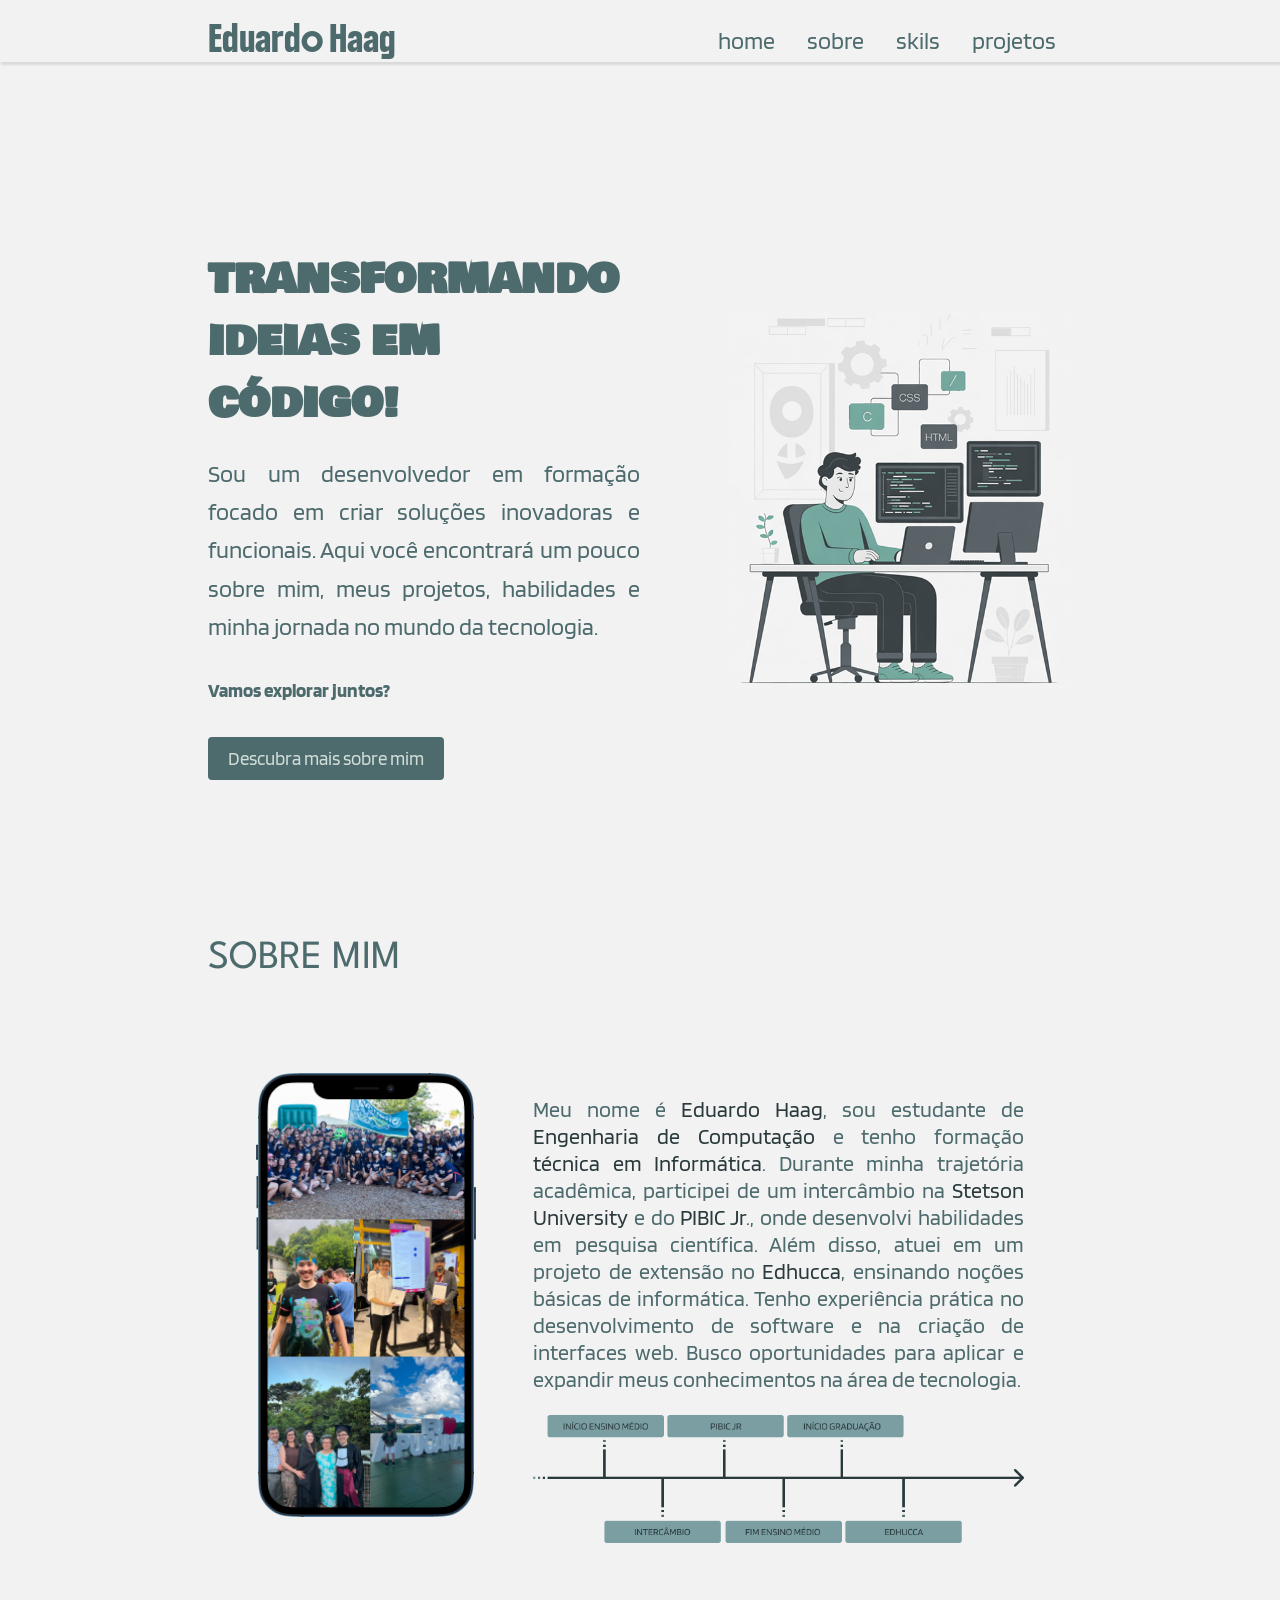
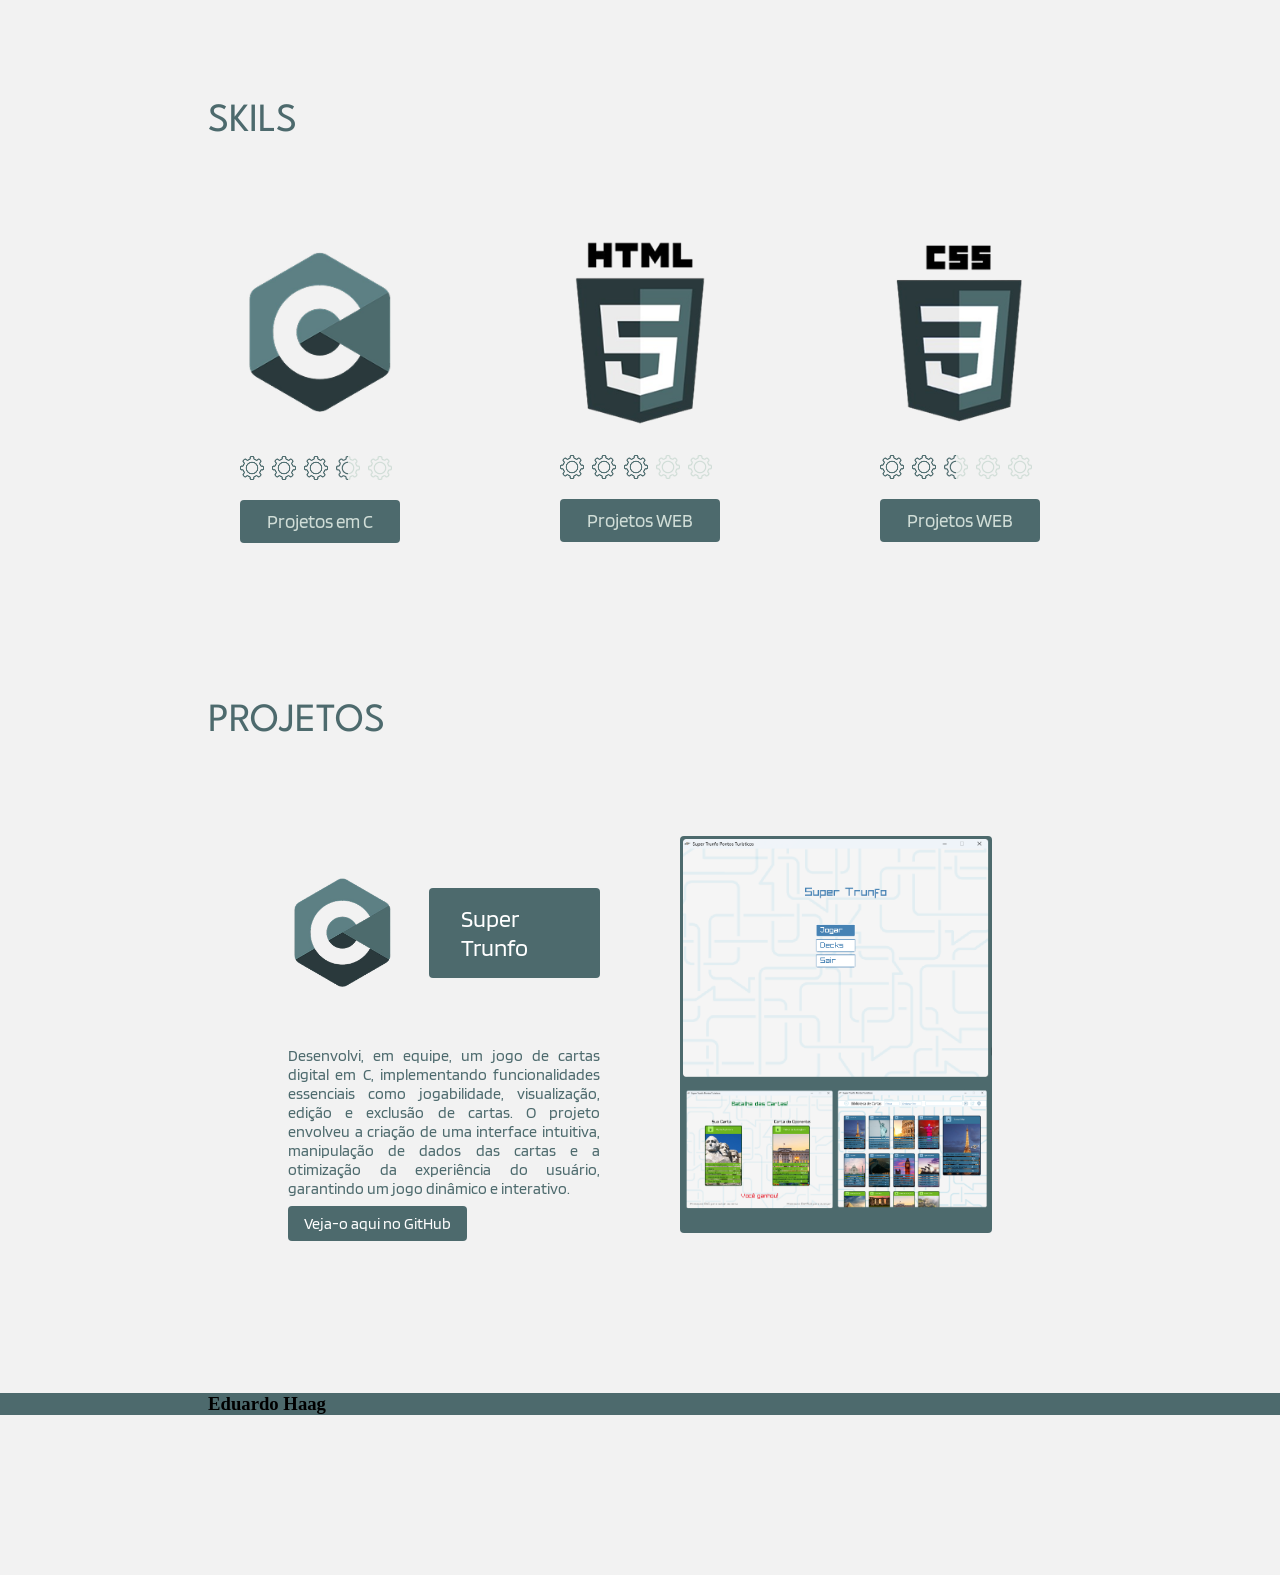
==== index.html @ 79940cb7 "fix" ====
<!DOCTYPE html>
<html lang="pt-br">

<head>
    <title>Eduardo Haag</title>
    <meta charset="utf-8">
    <link rel="stylesheet" href="./css/style.css">
    <link rel="preconnect" href="https://fonts.googleapis.com">
    <link rel="preconnect" href="https://fonts.gstatic.com" crossorigin>
    <link href="https://fonts.googleapis.com/css2?family=Boldonse&display=swap" rel="stylesheet">
    <link href="https://fonts.googleapis.com/css2?family=Blinker:wght@100;200;300;400;600;700;800;900&display=swap" rel="stylesheet">
    <link href="https://fonts.googleapis.com/css2?family=Bowlby+One+SC&display=swap" rel="stylesheet">
    <link href="https://fonts.googleapis.com/css2?family=League+Spartan:wght@500&display=swap" rel="stylesheet">
</head>

<body>
    <header>
        <div id="cabecalho">
            <div>
                <h1>Eduardo Haag</h1>
                <h2>Estudante de engenharia da Computação</h2>
            </div>
            <ul>
                <li><a href="./index.html">home</a></li>
                <li><a href="#sobremim">sobre</a></li>
                <li><a href="#skils">skils</a></li>
                <li><a href="#projetos">projetos</a></li>
            </ul>
        </div>
    </header>
        <div id="introducao">
            
            <main>
                <div class="texto">
                    <h1>TRANSFORMANDO IDEIAS EM CÓDIGO!</h1> 
                    <h2>Sou um desenvolvedor em formação focado em criar soluções inovadoras e funcionais. Aqui você encontrará um pouco sobre mim, meus projetos, habilidades e minha jornada no mundo da tecnologia.</h2>
                    <h3>Vamos explorar juntos?</h3>
                    <a href="./aboutme.html">Descubra mais sobre mim</a>
                </div>
                <img src="./img/homeimg.png" alt="programador">
            </main>
        </div>
        <div id="sobremim">
            <h1>SOBRE MIM</h1>
            <div class="sobreMimConteudo">
                <img src="./img/phonephotos.png" id="fotoCelular" alt="">
                <div class="itensRight">
                    <p>Meu nome é <span>Eduardo Haag</span>, sou estudante de <span>Engenharia de Computação</span> e tenho formação <span>técnica em Informática</span>. Durante minha trajetória acadêmica, participei de um intercâmbio na <span>Stetson University</span> e do <span>PIBIC Jr</span>., onde desenvolvi habilidades em pesquisa científica. Além disso, atuei em um projeto de extensão no <span>Edhucca</span>, ensinando noções básicas de informática. Tenho experiência prática no desenvolvimento de software e na criação de interfaces web. Busco oportunidades para aplicar e expandir meus conhecimentos na área de tecnologia.</p>
                    <img src="./img/linhadotempo.png" id="linhadotempo" alt="">
                </div>
            </div>
        </div>
        <div id="skils">
            <h1>SKILS</h1>
            <div id="skilsconteudo">
                <ul id="listaprincipal">
                    <li>
                        <img src="./img/C.png" class="imgDecorativa" id="imgC" alt="">
                        <ul id="listasecundaria">
                        <li><img src="./img/EngrenagemCompleta.png" class="engrenagem" alt="Engrenagem Completa"></li>
                        <li><img src="./img/EngrenagemCompleta.png" class="engrenagem" alt="Engrenagem Completa"></li>
                        <li><img src="./img/EngrenagemCompleta.png" class="engrenagem" alt="Engrenagem Completa"></li>
                        <li><img src="./img/EngrenagemParcial.png" class="engrenagem" alt="Engrenagem Parcial"></li>
                        <li><img src="./img/EngrenagemVazia.png" class="engrenagem" alt="Engrenagem Vazia"></li>
                        </ul>
                        <a href="">Projetos em C</a>
                    </li>
                    <li>
                        <img src="./img/HTML.png" class="imgDecorativa" alt="">
                        <ul id="listasecundaria">
                            <li><img src="./img/EngrenagemCompleta.png" class="engrenagem" alt="Engrenagem Completa"></li>
                            <li><img src="./img/EngrenagemCompleta.png" class="engrenagem" alt="Engrenagem Completa"></li>
                            <li><img src="./img/EngrenagemCompleta.png" class="engrenagem" alt="Engrenagem Completa"></li>
                            <li><img src="./img/EngrenagemVazia.png" class="engrenagem" alt="Engrenagem Vazia"></li>
                            <li><img src="./img/EngrenagemVazia.png" class="engrenagem" alt="Engrenagem Vazia"></li>
                            </ul>
                        <a href="">Projetos WEB</a>
                    </li>
                    <li>
                        <img src="./img/CSS.png" class="imgDecorativa" alt="">
                        <ul id="listasecundaria">
                            <li><img src="./img/EngrenagemCompleta.png" class="engrenagem" alt="Engrenagem Completa"></li>
                            <li><img src="./img/EngrenagemCompleta.png" class="engrenagem" alt="Engrenagem Completa"></li>
                            <li><img src="./img/EngrenagemParcial.png" class="engrenagem" alt="Engrenagem Parcial"></li>
                            <li><img src="./img/EngrenagemVazia.png" class="engrenagem" alt="Engrenagem Vazia"></li>
                            <li><img src="./img/EngrenagemVazia.png" class="engrenagem" alt="Engrenagem Vazia"></li>
                            </ul>
                        <a href="">Projetos WEB</a>
                    </li>
                </ul>
            </div>
        </div>
        <div id="projetos">
            <h1>PROJETOS</h1>
            <div id="projetosConteudo">
                    <div id="InformacaoSuperTrunfo">
                        <div id="InformacaoSuperTrunfoTitulo">
                            <img src="./img/C.png" alt="linguagem de programção C">
                            <h2>Super Trunfo</h2>
                        </div>
                        <div>
                            <p>Desenvolvi, em equipe, um jogo de cartas digital em C, implementando funcionalidades essenciais como jogabilidade, visualização, edição e exclusão de cartas. O projeto envolveu a criação de uma interface intuitiva, manipulação de dados das cartas e a otimização da experiência do usuário, garantindo um jogo dinâmico e interativo.</p>
                            <a href="https://github.com/EduardoHaagP/supertrunfo">Veja-o aqui no GitHub</a>
                        </div>
                    </div>
                    <div class="galeria">
                        <div class="imgEvidente" id="containerImgEvidente">
                            <img id="ImagemEvidente" src="./img/Super Trunfo prints/Menu.png" alt="Imagem Menu" >
                        </div>
                        <div class="imgSuporte">
                            <img src="./img/Super Trunfo prints/JogarResultado.png" alt="Imagem Jogar" class="imagemSuporte">
                            <img src="./img/Super Trunfo prints/BibliotecaDeCartasCartaSelecionarda.png" alt="Imagem Biblioteca De Cartas" class="imagemSuporte">
                        </div>
                    </div>
            </div>

        </div>
        <footer>
            <div id="footerConteudo">
                <h3>Eduardo Haag</h3>
                
            </div>
        </footer>

        <script src="./js/main.js"></script>
</body>

</html>
---- css/style.css ----
@import url(./universal.css);

@import url(./body/header.css);
@import url(./body/introducao.css);
@import url(./body/aboutMe.css);
@import url(./body/skils.css);
@import url(./body/footer.css);
@import url(./body/projetos.css);
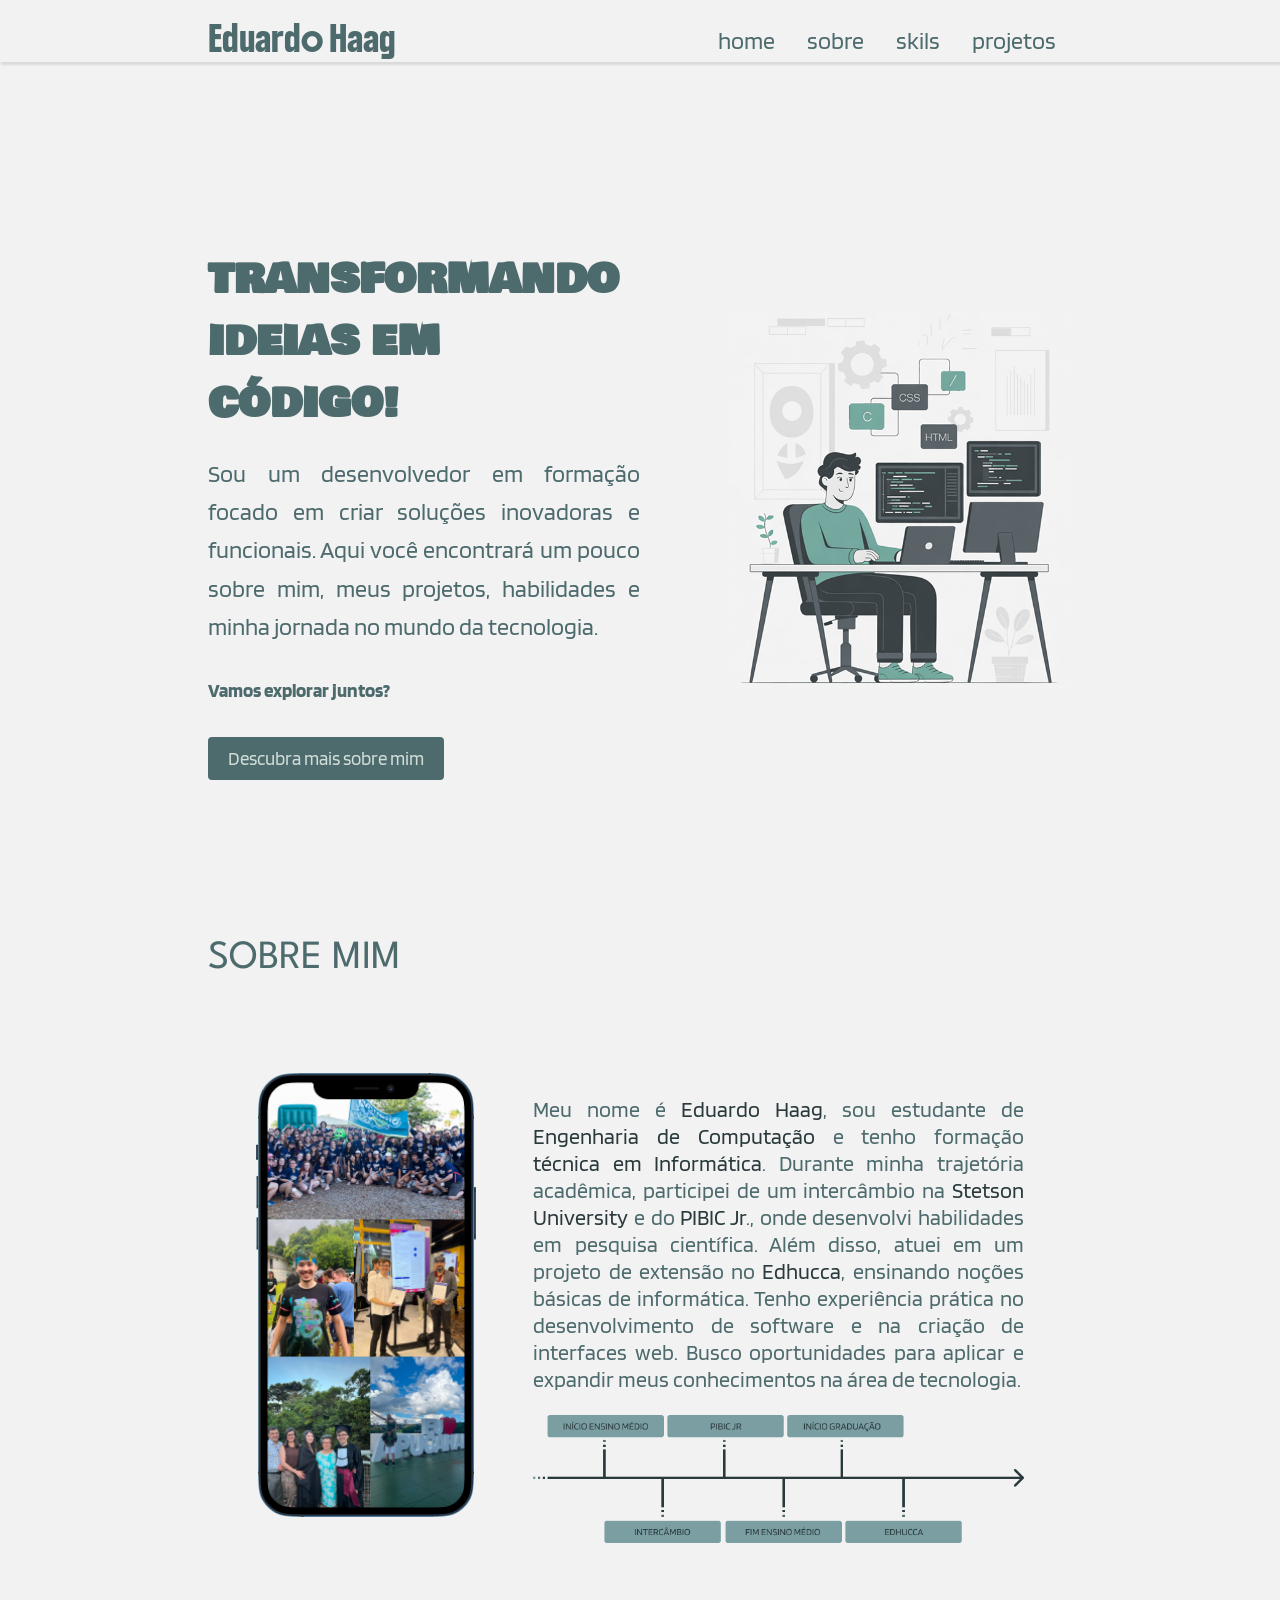
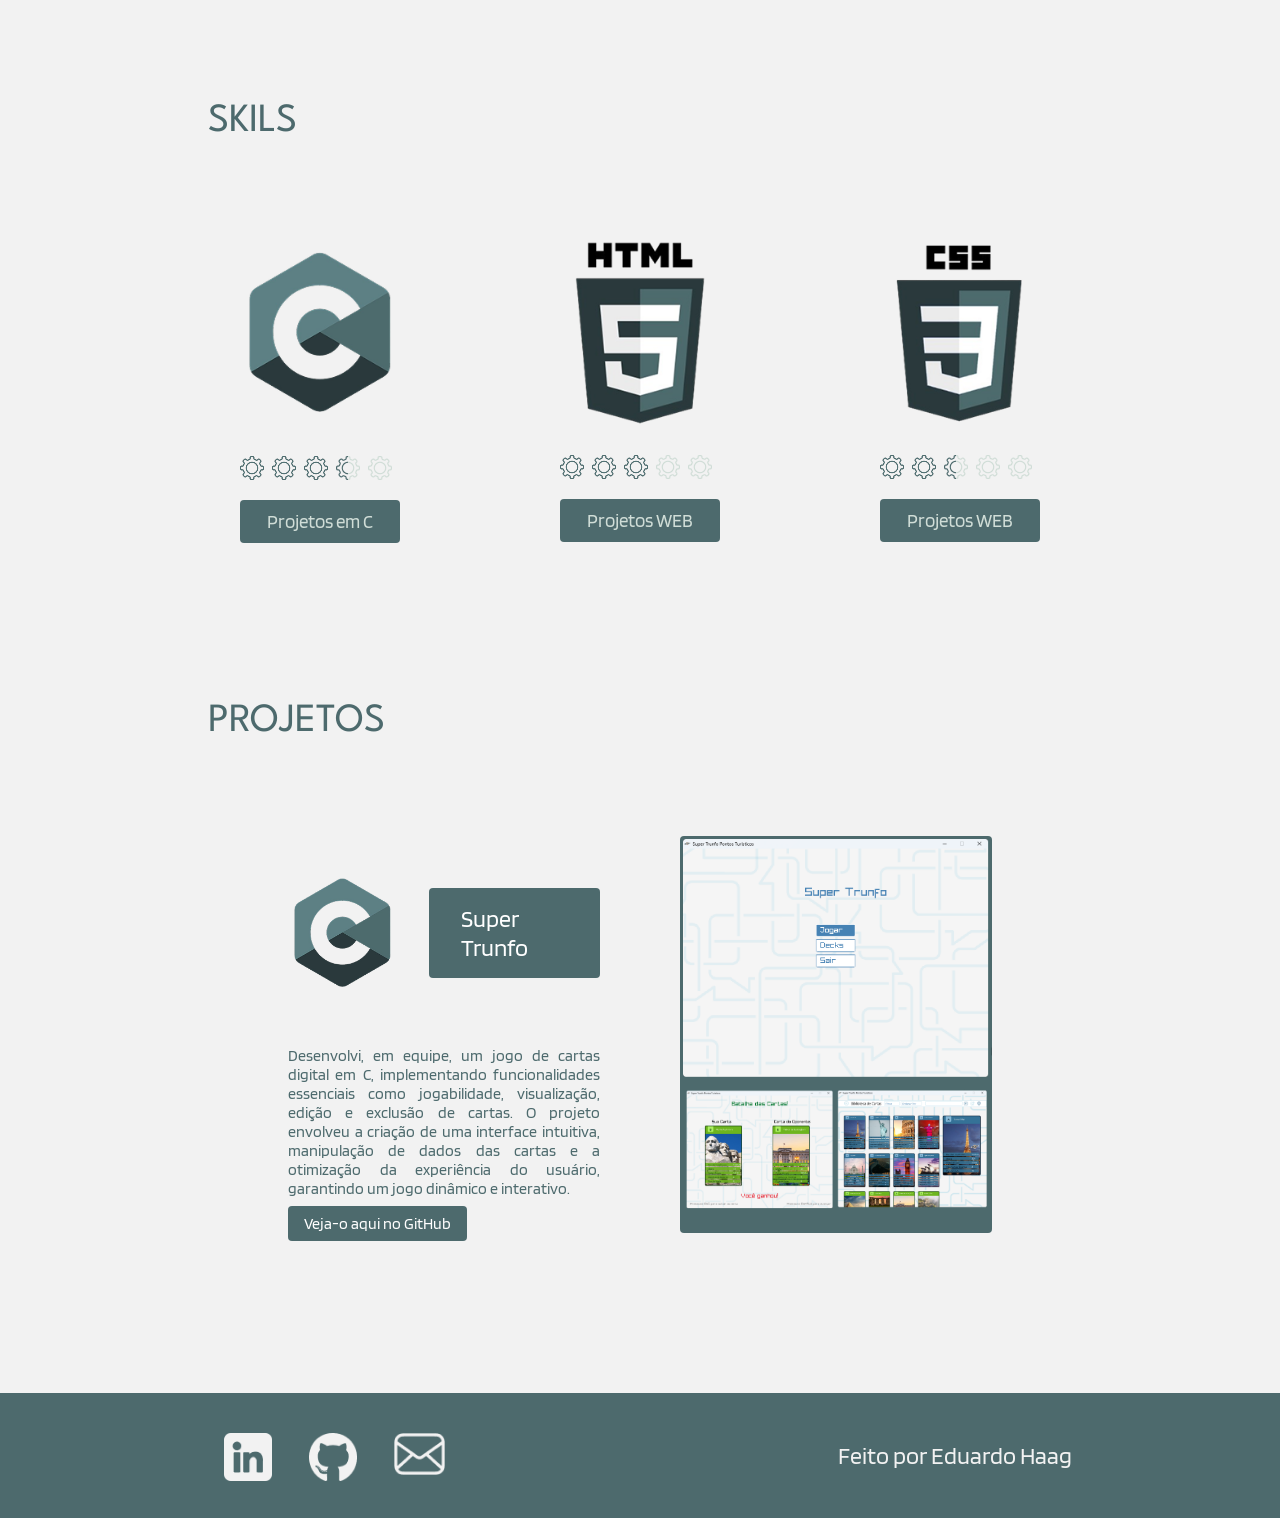
==== commit 64bb2f22: "footer done" ====
--- a/index.html
+++ b/index.html
@@ -117,8 +117,22 @@
         </div>
         <footer>
             <div id="footerConteudo">
-                <h3>Eduardo Haag</h3>
-                
+                <div id="icons">
+                    <ul>
+                        <li>
+                            <a href="www.linkedin.com/in/eduardohaag"><img src="./img/LinkedIn.png" alt=""></a>
+                        </li>
+                        <li>
+                            <a href="https://github.com/EduardoHaagP"><img src="./img/GitHub.png" alt=""></a>
+                        </li>
+                        <li>
+                            <a href="mailto:haagp001@gmail.com"><img src="./img/Mail.png" alt=""></a>
+                        </li>
+                    </ul>
+                </div>
+                <div>
+                    <h3>Feito por Eduardo Haag</h3>
+                </div>
             </div>
         </footer>
 
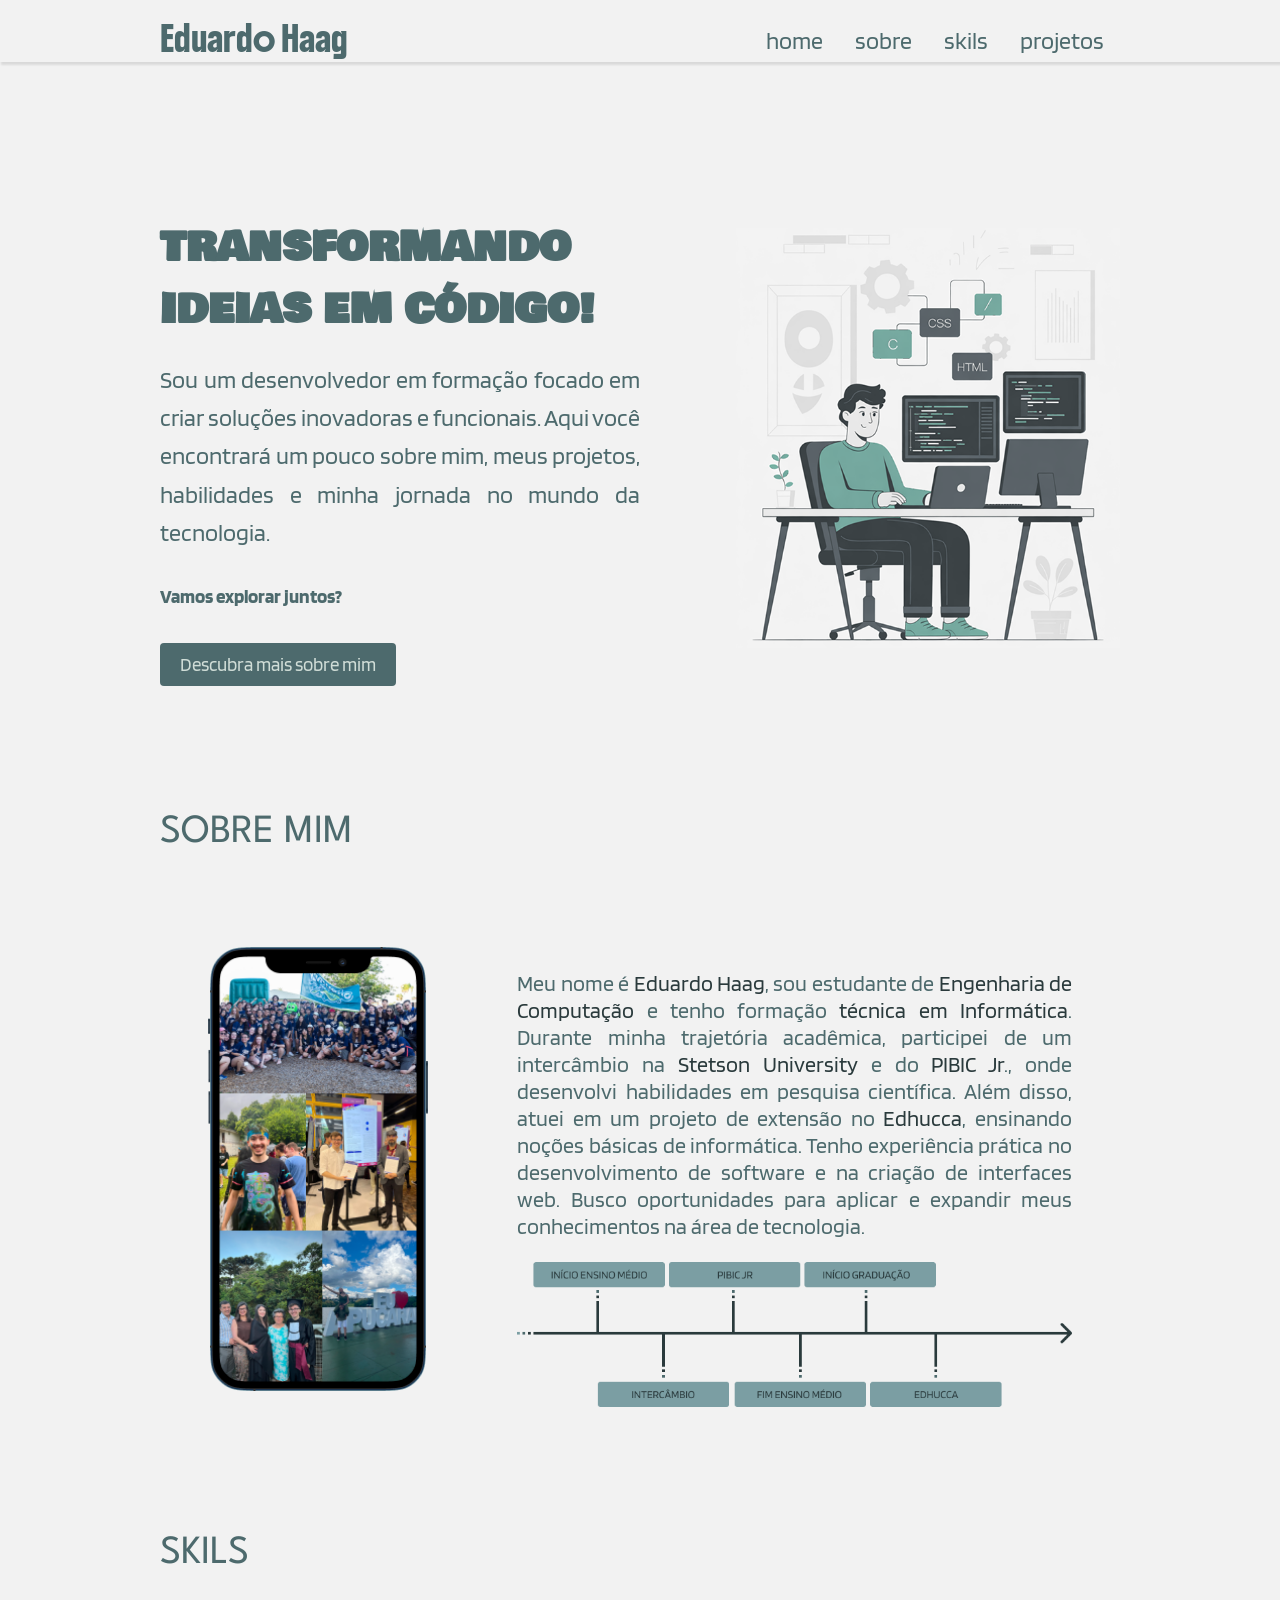
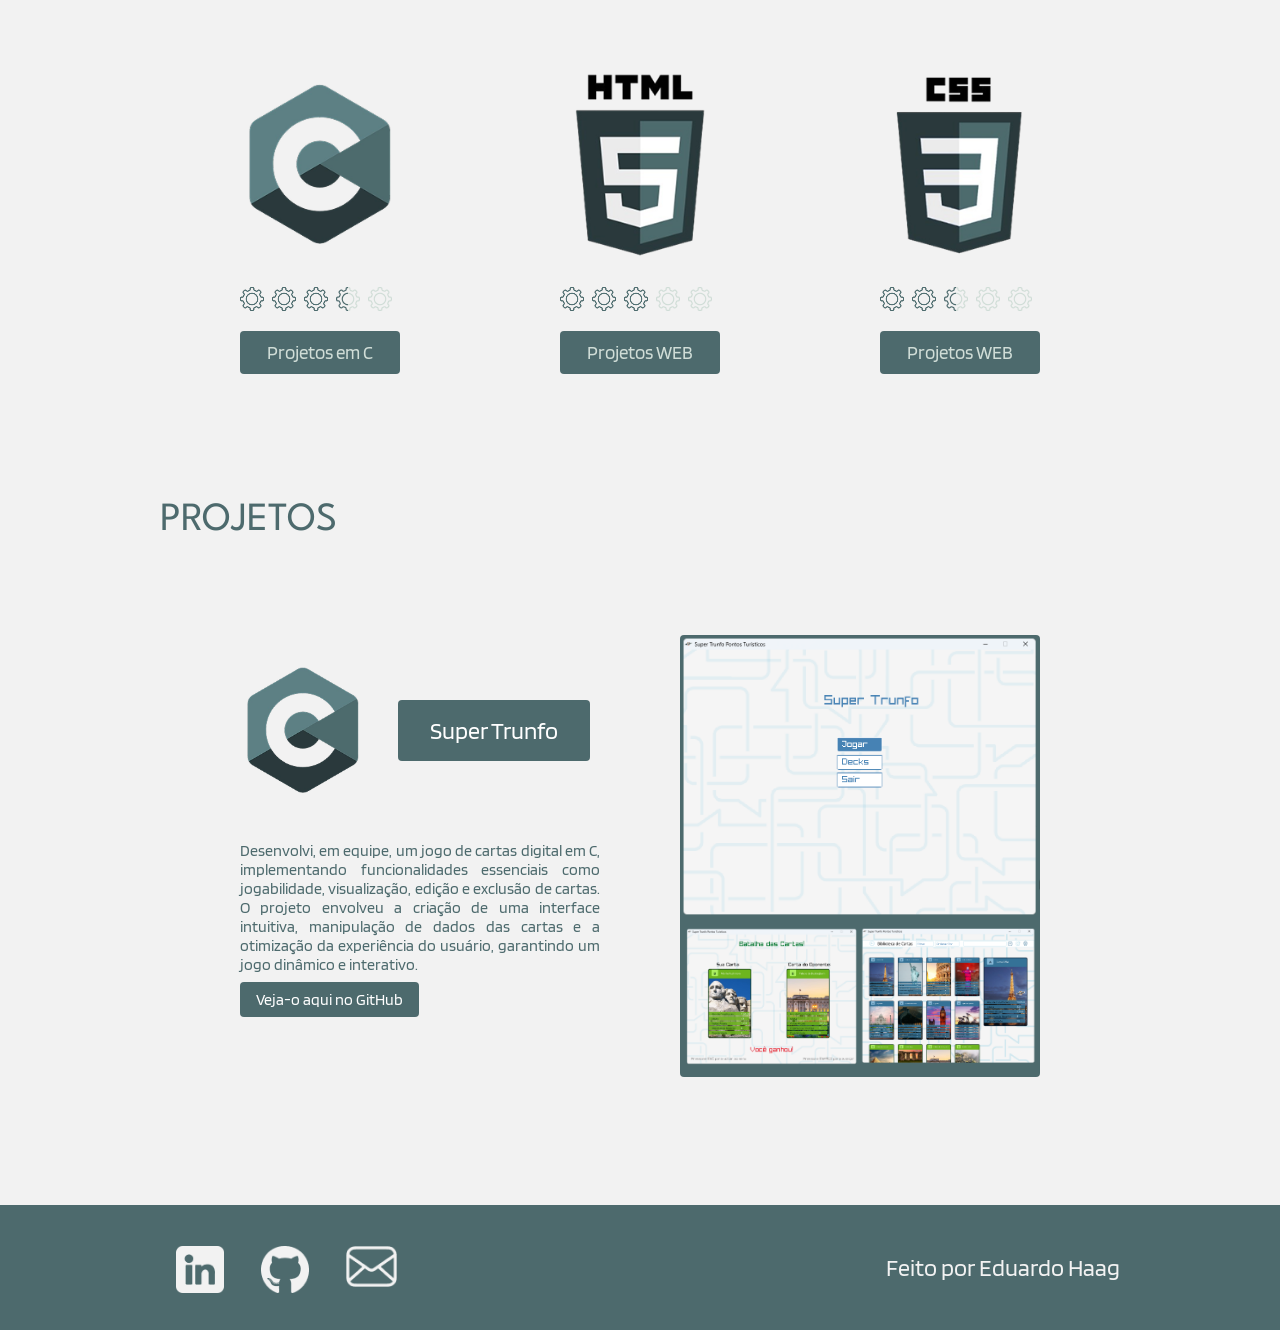
==== commit 7432f8fc: "fix" ====
--- a/index.html
+++ b/index.html
@@ -43,7 +43,7 @@
         <div id="sobremim">
             <h1>SOBRE MIM</h1>
             <div class="sobreMimConteudo">
-                <img src="./img/phonephotos.png" id="fotoCelular" alt="">
+                <img  src="./img/phonephotos.png" id="fotoCelular" alt="">
                 <div class="itensRight">
                     <p>Meu nome é <span>Eduardo Haag</span>, sou estudante de <span>Engenharia de Computação</span> e tenho formação <span>técnica em Informática</span>. Durante minha trajetória acadêmica, participei de um intercâmbio na <span>Stetson University</span> e do <span>PIBIC Jr</span>., onde desenvolvi habilidades em pesquisa científica. Além disso, atuei em um projeto de extensão no <span>Edhucca</span>, ensinando noções básicas de informática. Tenho experiência prática no desenvolvimento de software e na criação de interfaces web. Busco oportunidades para aplicar e expandir meus conhecimentos na área de tecnologia.</p>
                     <img src="./img/linhadotempo.png" id="linhadotempo" alt="">
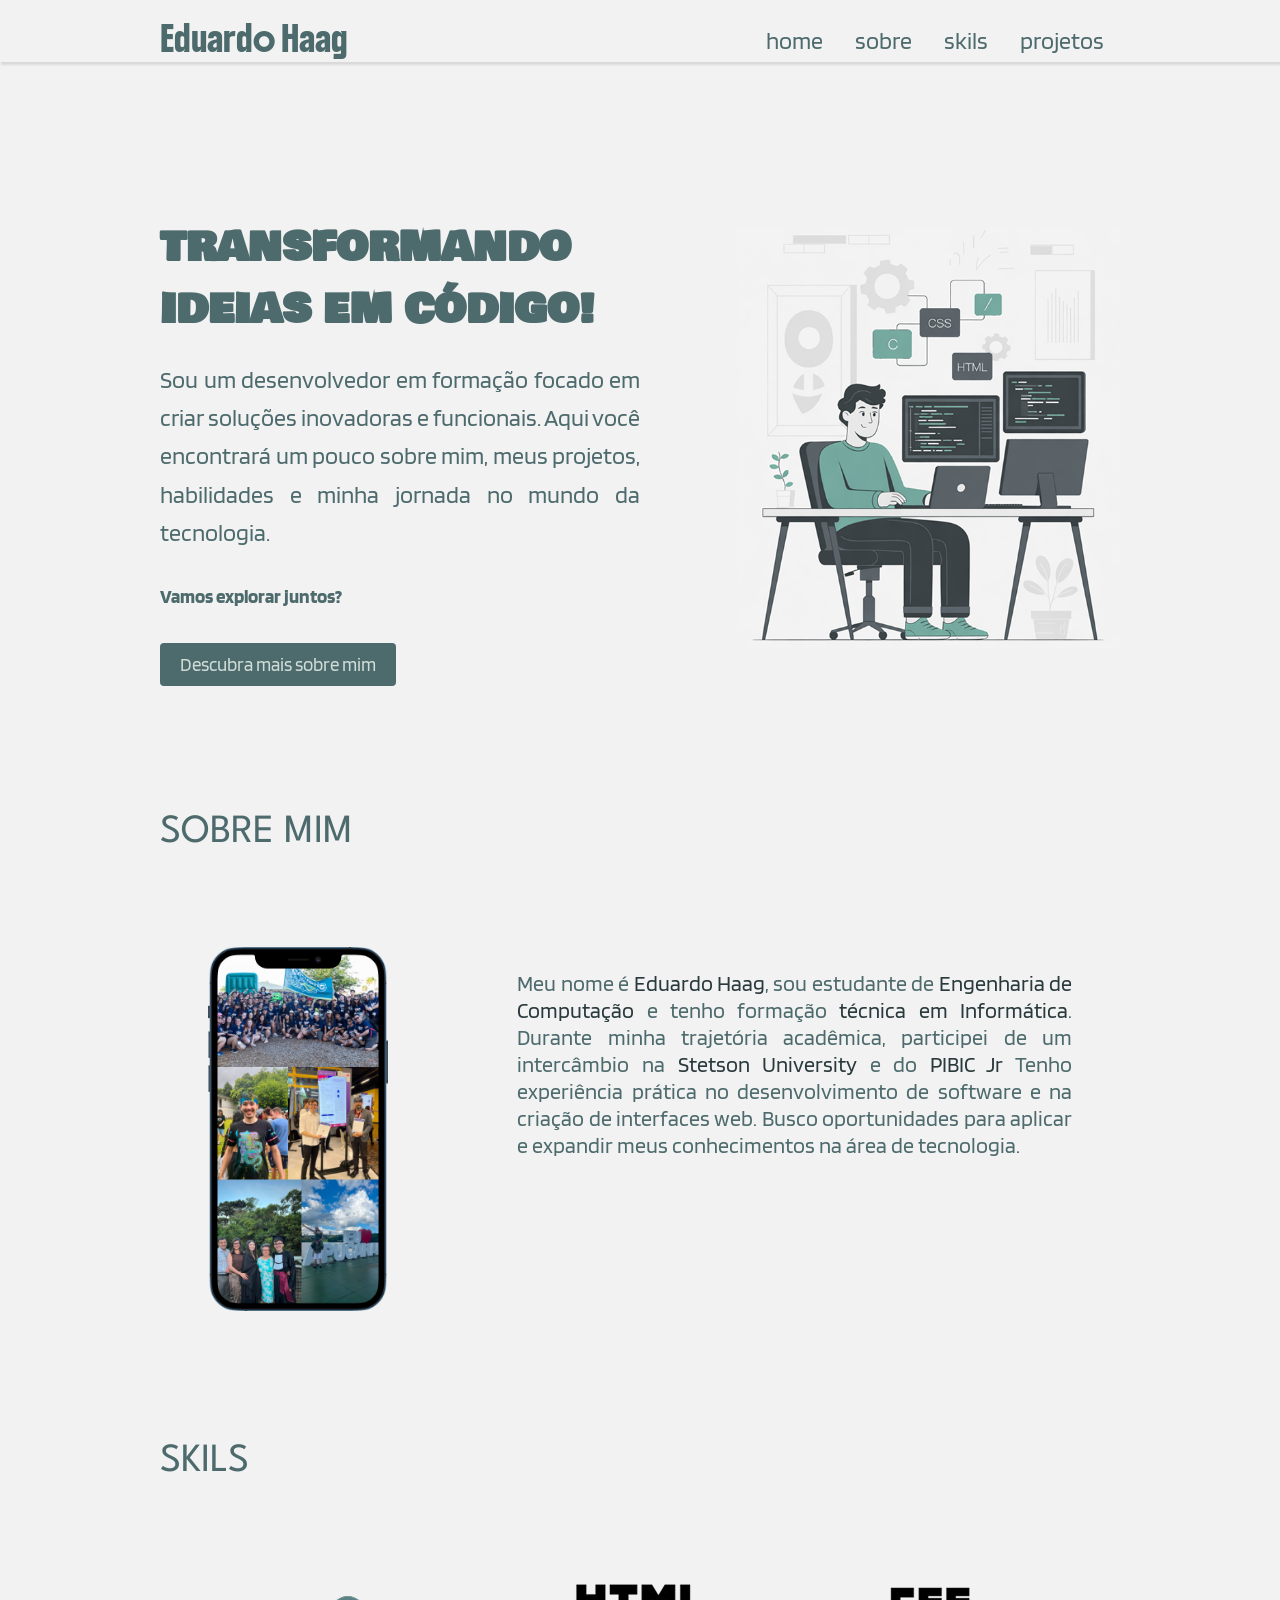
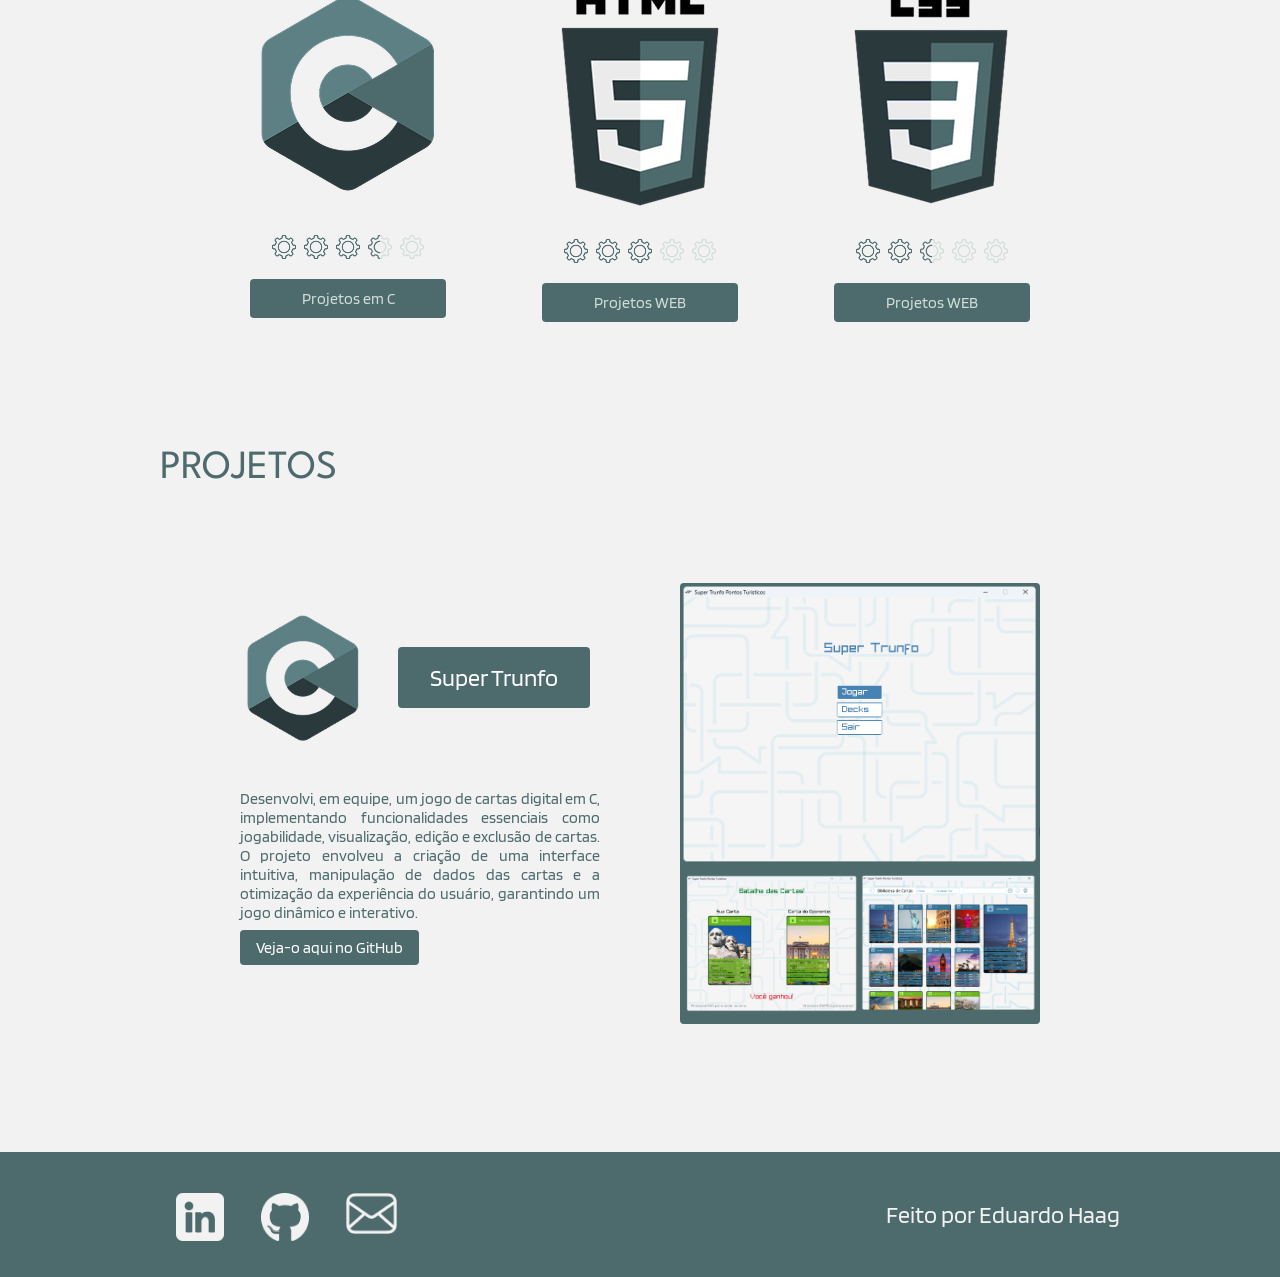
==== commit 11520e04: "fix" ====
--- a/index.html
+++ b/index.html
@@ -8,7 +8,8 @@
     <link rel="preconnect" href="https://fonts.googleapis.com">
     <link rel="preconnect" href="https://fonts.gstatic.com" crossorigin>
     <link href="https://fonts.googleapis.com/css2?family=Boldonse&display=swap" rel="stylesheet">
-    <link href="https://fonts.googleapis.com/css2?family=Blinker:wght@100;200;300;400;600;700;800;900&display=swap" rel="stylesheet">
+    <link href="https://fonts.googleapis.com/css2?family=Blinker:wght@100;200;300;400;600;700;800;900&display=swap"
+        rel="stylesheet">
     <link href="https://fonts.googleapis.com/css2?family=Bowlby+One+SC&display=swap" rel="stylesheet">
     <link href="https://fonts.googleapis.com/css2?family=League+Spartan:wght@500&display=swap" rel="stylesheet">
 </head>
@@ -28,115 +29,127 @@
             </ul>
         </div>
     </header>
-        <div id="introducao">
-            
-            <main>
-                <div class="texto">
-                    <h1>TRANSFORMANDO IDEIAS EM CÓDIGO!</h1> 
-                    <h2>Sou um desenvolvedor em formação focado em criar soluções inovadoras e funcionais. Aqui você encontrará um pouco sobre mim, meus projetos, habilidades e minha jornada no mundo da tecnologia.</h2>
-                    <h3>Vamos explorar juntos?</h3>
-                    <a href="./aboutme.html">Descubra mais sobre mim</a>
-                </div>
-                <img src="./img/homeimg.png" alt="programador">
-            </main>
-        </div>
-        <div id="sobremim">
-            <h1>SOBRE MIM</h1>
-            <div class="sobreMimConteudo">
-                <img  src="./img/phonephotos.png" id="fotoCelular" alt="">
-                <div class="itensRight">
-                    <p>Meu nome é <span>Eduardo Haag</span>, sou estudante de <span>Engenharia de Computação</span> e tenho formação <span>técnica em Informática</span>. Durante minha trajetória acadêmica, participei de um intercâmbio na <span>Stetson University</span> e do <span>PIBIC Jr</span>., onde desenvolvi habilidades em pesquisa científica. Além disso, atuei em um projeto de extensão no <span>Edhucca</span>, ensinando noções básicas de informática. Tenho experiência prática no desenvolvimento de software e na criação de interfaces web. Busco oportunidades para aplicar e expandir meus conhecimentos na área de tecnologia.</p>
-                    <img src="./img/linhadotempo.png" id="linhadotempo" alt="">
-                </div>
+    <div id="introducao">
+
+        <main>
+            <div class="texto">
+                <h1>TRANSFORMANDO IDEIAS EM CÓDIGO!</h1>
+                <h2>Sou um desenvolvedor em formação focado em criar soluções inovadoras e funcionais. Aqui você
+                    encontrará um pouco sobre mim, meus projetos, habilidades e minha jornada no mundo da tecnologia.
+                </h2>
+                <h3>Vamos explorar juntos?</h3>
+                <a href="./aboutme.html">Descubra mais sobre mim</a>
+            </div>
+            <img src="./img/homeimg.png" alt="programador">
+        </main>
+    </div>
+    <div id="sobremim">
+        <h1>SOBRE MIM</h1>
+        <div class="sobreMimConteudo">
+            <img src="./img/phonephotos.png" id="fotoCelular" alt="">
+            <div class="itensRight">
+                <p>Meu nome é <span>Eduardo Haag</span>, sou estudante de <span>Engenharia de Computação</span> e tenho
+                    formação <span>técnica em Informática</span>. Durante minha trajetória acadêmica, participei de um
+                    intercâmbio na <span>Stetson University</span> e do <span>PIBIC Jr</span><span id="textoExtra">, onde desenvolvi
+                    habilidades em pesquisa científica. Além disso, atuei em um projeto de extensão no
+                    <span>Edhucca</span>, ensinando noções básicas de informática.</span> Tenho experiência prática no
+                    desenvolvimento de software e na criação de interfaces web. Busco oportunidades para aplicar e
+                    expandir meus conhecimentos na área de tecnologia.</p>
+                <img src="./img/linhadotempo.png" id="linhadotempo" alt="">
             </div>
         </div>
-        <div id="skils">
-            <h1>SKILS</h1>
-            <div id="skilsconteudo">
-                <ul id="listaprincipal">
-                    <li>
-                        <img src="./img/C.png" class="imgDecorativa" id="imgC" alt="">
-                        <ul id="listasecundaria">
+    </div>
+    <div id="skils">
+        <h1>SKILS</h1>
+        <div id="skilsconteudo">
+            <ul id="listaprincipal">
+                <li>
+                    <img src="./img/C.png" class="imgDecorativa" id="imgC" alt="">
+                    <ul id="listasecundaria">
                         <li><img src="./img/EngrenagemCompleta.png" class="engrenagem" alt="Engrenagem Completa"></li>
                         <li><img src="./img/EngrenagemCompleta.png" class="engrenagem" alt="Engrenagem Completa"></li>
                         <li><img src="./img/EngrenagemCompleta.png" class="engrenagem" alt="Engrenagem Completa"></li>
                         <li><img src="./img/EngrenagemParcial.png" class="engrenagem" alt="Engrenagem Parcial"></li>
                         <li><img src="./img/EngrenagemVazia.png" class="engrenagem" alt="Engrenagem Vazia"></li>
-                        </ul>
-                        <a href="">Projetos em C</a>
+                    </ul>
+                    <a href="">Projetos em C</a>
+                </li>
+                <li>
+                    <img src="./img/HTML.png" class="imgDecorativa" alt="">
+                    <ul id="listasecundaria">
+                        <li><img src="./img/EngrenagemCompleta.png" class="engrenagem" alt="Engrenagem Completa"></li>
+                        <li><img src="./img/EngrenagemCompleta.png" class="engrenagem" alt="Engrenagem Completa"></li>
+                        <li><img src="./img/EngrenagemCompleta.png" class="engrenagem" alt="Engrenagem Completa"></li>
+                        <li><img src="./img/EngrenagemVazia.png" class="engrenagem" alt="Engrenagem Vazia"></li>
+                        <li><img src="./img/EngrenagemVazia.png" class="engrenagem" alt="Engrenagem Vazia"></li>
+                    </ul>
+                    <a href="">Projetos WEB</a>
+                </li>
+                <li>
+                    <img src="./img/CSS.png" class="imgDecorativa" alt="">
+                    <ul id="listasecundaria">
+                        <li><img src="./img/EngrenagemCompleta.png" class="engrenagem" alt="Engrenagem Completa"></li>
+                        <li><img src="./img/EngrenagemCompleta.png" class="engrenagem" alt="Engrenagem Completa"></li>
+                        <li><img src="./img/EngrenagemParcial.png" class="engrenagem" alt="Engrenagem Parcial"></li>
+                        <li><img src="./img/EngrenagemVazia.png" class="engrenagem" alt="Engrenagem Vazia"></li>
+                        <li><img src="./img/EngrenagemVazia.png" class="engrenagem" alt="Engrenagem Vazia"></li>
+                    </ul>
+                    <a href="">Projetos WEB</a>
+                </li>
+            </ul>
+        </div>
+    </div>
+    <div id="projetos">
+        <h1>PROJETOS</h1>
+        <div id="projetosConteudo">
+            <div id="InformacaoSuperTrunfo">
+                <div id="InformacaoSuperTrunfoTitulo">
+                    <img src="./img/C.png" alt="linguagem de programção C">
+                    <h2>Super Trunfo</h2>
+                </div>
+                <div>
+                    <p>Desenvolvi, em equipe, um jogo de cartas digital em C, implementando funcionalidades essenciais
+                        como jogabilidade, visualização, edição e exclusão de cartas. <span>O projeto envolveu a criação
+                            de uma interface intuitiva, manipulação de dados das cartas e a otimização da experiência do
+                            usuário, garantindo um jogo dinâmico e interativo.</span></p>
+                    <a href="https://github.com/EduardoHaagP/supertrunfo">Veja-o aqui no GitHub</a>
+                </div>
+            </div>
+            <div class="galeria">
+                <div class="imgEvidente" id="containerImgEvidente">
+                    <img id="ImagemEvidente" src="./img/Super Trunfo prints/Menu.png" alt="Imagem Menu">
+                </div>
+                <div class="imgSuporte">
+                    <img src="./img/Super Trunfo prints/JogarResultado.png" alt="Imagem Jogar" class="imagemSuporte">
+                    <img src="./img/Super Trunfo prints/BibliotecaDeCartasCartaSelecionarda.png"
+                        alt="Imagem Biblioteca De Cartas" class="imagemSuporte">
+                </div>
+            </div>
+        </div>
+
+    </div>
+    <footer>
+        <div id="footerConteudo">
+            <div id="icons">
+                <ul>
+                    <li>
+                        <a href="www.linkedin.com/in/eduardohaag"><img src="./img/LinkedIn.png" alt=""></a>
                     </li>
                     <li>
-                        <img src="./img/HTML.png" class="imgDecorativa" alt="">
-                        <ul id="listasecundaria">
-                            <li><img src="./img/EngrenagemCompleta.png" class="engrenagem" alt="Engrenagem Completa"></li>
-                            <li><img src="./img/EngrenagemCompleta.png" class="engrenagem" alt="Engrenagem Completa"></li>
-                            <li><img src="./img/EngrenagemCompleta.png" class="engrenagem" alt="Engrenagem Completa"></li>
-                            <li><img src="./img/EngrenagemVazia.png" class="engrenagem" alt="Engrenagem Vazia"></li>
-                            <li><img src="./img/EngrenagemVazia.png" class="engrenagem" alt="Engrenagem Vazia"></li>
-                            </ul>
-                        <a href="">Projetos WEB</a>
+                        <a href="https://github.com/EduardoHaagP"><img src="./img/GitHub.png" alt=""></a>
                     </li>
                     <li>
-                        <img src="./img/CSS.png" class="imgDecorativa" alt="">
-                        <ul id="listasecundaria">
-                            <li><img src="./img/EngrenagemCompleta.png" class="engrenagem" alt="Engrenagem Completa"></li>
-                            <li><img src="./img/EngrenagemCompleta.png" class="engrenagem" alt="Engrenagem Completa"></li>
-                            <li><img src="./img/EngrenagemParcial.png" class="engrenagem" alt="Engrenagem Parcial"></li>
-                            <li><img src="./img/EngrenagemVazia.png" class="engrenagem" alt="Engrenagem Vazia"></li>
-                            <li><img src="./img/EngrenagemVazia.png" class="engrenagem" alt="Engrenagem Vazia"></li>
-                            </ul>
-                        <a href="">Projetos WEB</a>
+                        <a href="mailto:haagp001@gmail.com"><img src="./img/Mail.png" alt=""></a>
                     </li>
                 </ul>
             </div>
+            <div>
+                <h3>Feito por Eduardo Haag</h3>
+            </div>
         </div>
-        <div id="projetos">
-            <h1>PROJETOS</h1>
-            <div id="projetosConteudo">
-                    <div id="InformacaoSuperTrunfo">
-                        <div id="InformacaoSuperTrunfoTitulo">
-                            <img src="./img/C.png" alt="linguagem de programção C">
-                            <h2>Super Trunfo</h2>
-                        </div>
-                        <div>
-                            <p>Desenvolvi, em equipe, um jogo de cartas digital em C, implementando funcionalidades essenciais como jogabilidade, visualização, edição e exclusão de cartas. O projeto envolveu a criação de uma interface intuitiva, manipulação de dados das cartas e a otimização da experiência do usuário, garantindo um jogo dinâmico e interativo.</p>
-                            <a href="https://github.com/EduardoHaagP/supertrunfo">Veja-o aqui no GitHub</a>
-                        </div>
-                    </div>
-                    <div class="galeria">
-                        <div class="imgEvidente" id="containerImgEvidente">
-                            <img id="ImagemEvidente" src="./img/Super Trunfo prints/Menu.png" alt="Imagem Menu" >
-                        </div>
-                        <div class="imgSuporte">
-                            <img src="./img/Super Trunfo prints/JogarResultado.png" alt="Imagem Jogar" class="imagemSuporte">
-                            <img src="./img/Super Trunfo prints/BibliotecaDeCartasCartaSelecionarda.png" alt="Imagem Biblioteca De Cartas" class="imagemSuporte">
-                        </div>
-                    </div>
-            </div>
+    </footer>
 
-        </div>
-        <footer>
-            <div id="footerConteudo">
-                <div id="icons">
-                    <ul>
-                        <li>
-                            <a href="www.linkedin.com/in/eduardohaag"><img src="./img/LinkedIn.png" alt=""></a>
-                        </li>
-                        <li>
-                            <a href="https://github.com/EduardoHaagP"><img src="./img/GitHub.png" alt=""></a>
-                        </li>
-                        <li>
-                            <a href="mailto:haagp001@gmail.com"><img src="./img/Mail.png" alt=""></a>
-                        </li>
-                    </ul>
-                </div>
-                <div>
-                    <h3>Feito por Eduardo Haag</h3>
-                </div>
-            </div>
-        </footer>
-
-        <script src="./js/main.js"></script>
+    <script src="./js/main.js"></script>
 </body>
 
 </html>
--- a/css/style.css
+++ b/css/style.css
@@ -2,7 +2,7 @@
 
 @import url(./body/header.css);
 @import url(./body/introducao.css);
-@import url(./body/aboutMe.css);
 @import url(./body/skils.css);
 @import url(./body/footer.css);
 @import url(./body/projetos.css);
+@import url(./body/aboutMe.css);
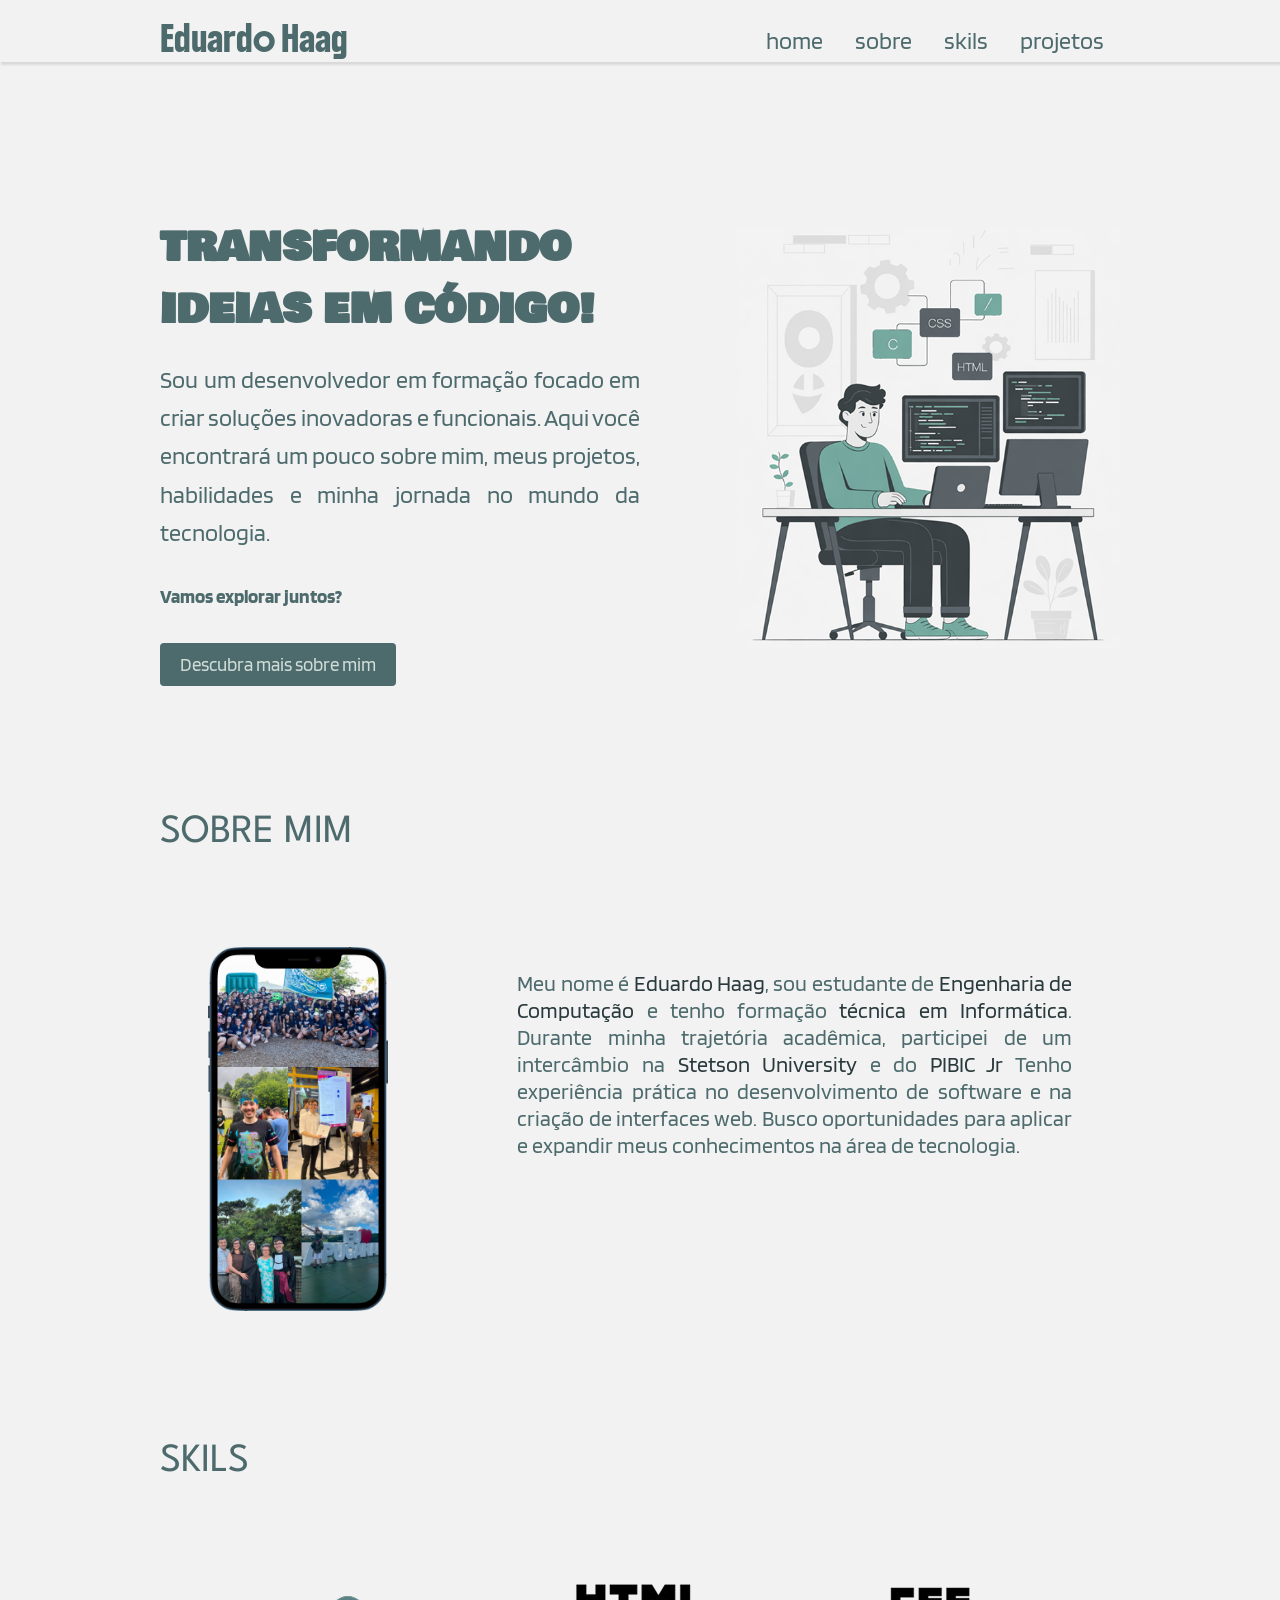
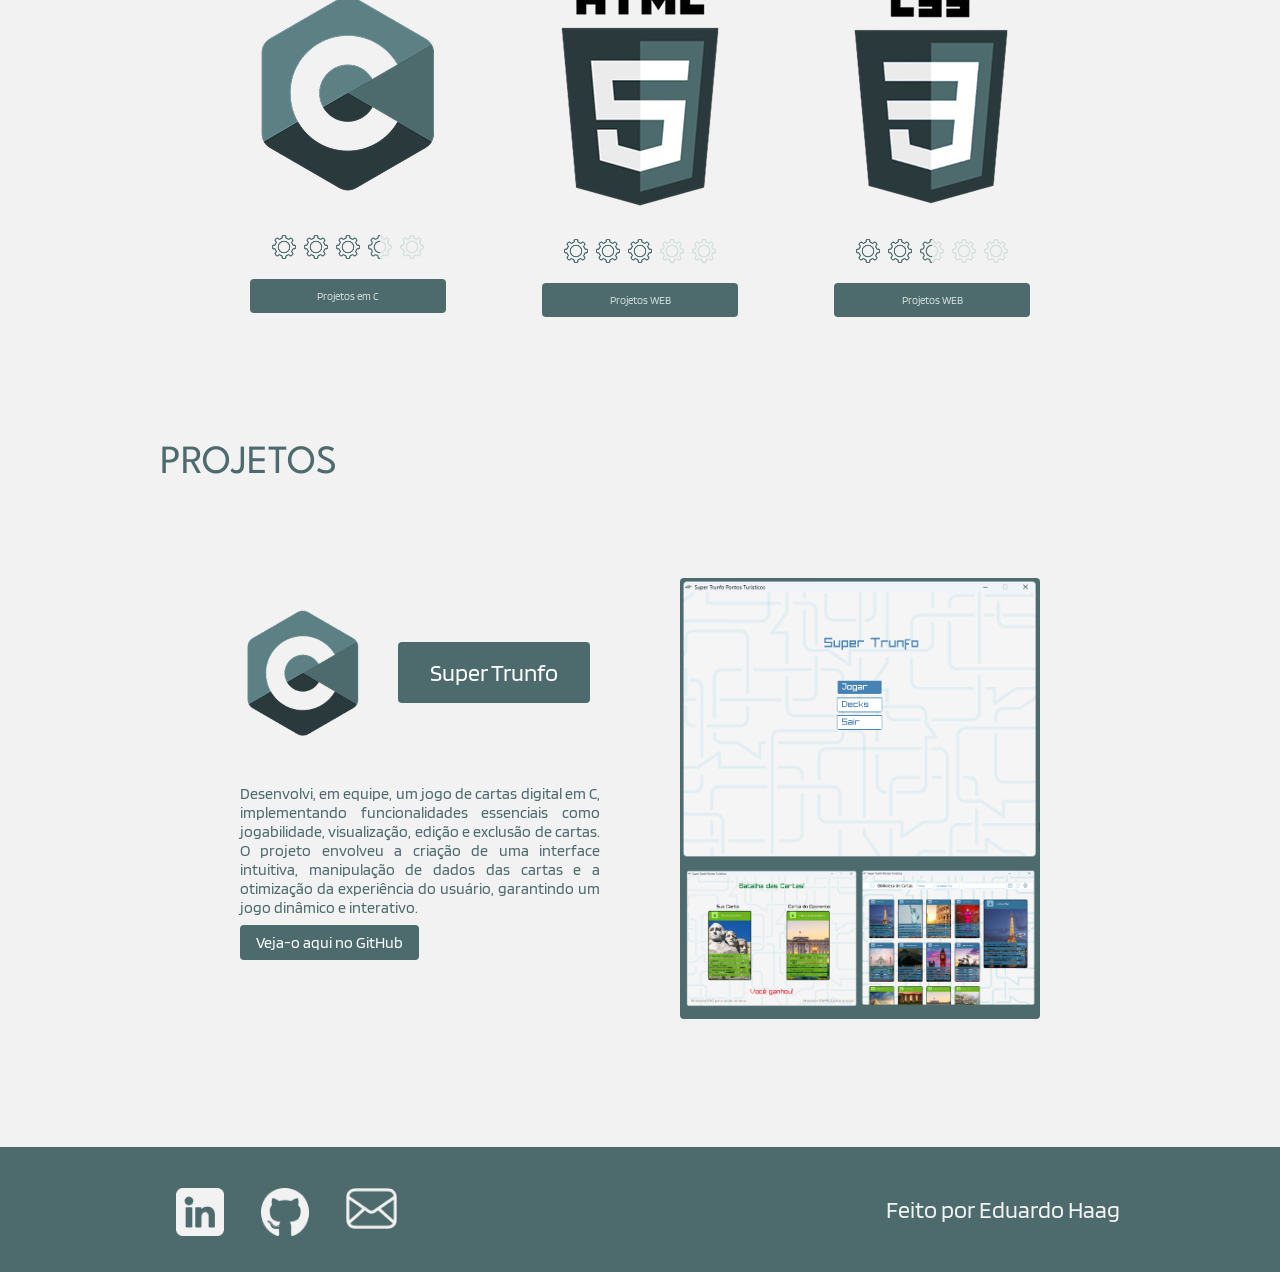
==== commit 069778bc: "fix" ====
--- a/index.html
+++ b/index.html
@@ -38,7 +38,7 @@
                     encontrará um pouco sobre mim, meus projetos, habilidades e minha jornada no mundo da tecnologia.
                 </h2>
                 <h3>Vamos explorar juntos?</h3>
-                <a href="./aboutme.html">Descubra mais sobre mim</a>
+                <a href="#sobremim">Descubra mais sobre mim</a>
             </div>
             <img src="./img/homeimg.png" alt="programador">
         </main>
@@ -72,7 +72,7 @@
                         <li><img src="./img/EngrenagemParcial.png" class="engrenagem" alt="Engrenagem Parcial"></li>
                         <li><img src="./img/EngrenagemVazia.png" class="engrenagem" alt="Engrenagem Vazia"></li>
                     </ul>
-                    <a href="">Projetos em C</a>
+                    <a href="#projetos">Projetos em C</a>
                 </li>
                 <li>
                     <img src="./img/HTML.png" class="imgDecorativa" alt="">
@@ -83,7 +83,7 @@
                         <li><img src="./img/EngrenagemVazia.png" class="engrenagem" alt="Engrenagem Vazia"></li>
                         <li><img src="./img/EngrenagemVazia.png" class="engrenagem" alt="Engrenagem Vazia"></li>
                     </ul>
-                    <a href="">Projetos WEB</a>
+                    <a href="#projetos">Projetos WEB</a>
                 </li>
                 <li>
                     <img src="./img/CSS.png" class="imgDecorativa" alt="">
@@ -94,7 +94,7 @@
                         <li><img src="./img/EngrenagemVazia.png" class="engrenagem" alt="Engrenagem Vazia"></li>
                         <li><img src="./img/EngrenagemVazia.png" class="engrenagem" alt="Engrenagem Vazia"></li>
                     </ul>
-                    <a href="">Projetos WEB</a>
+                    <a href="#projetos">Projetos WEB</a>
                 </li>
             </ul>
         </div>
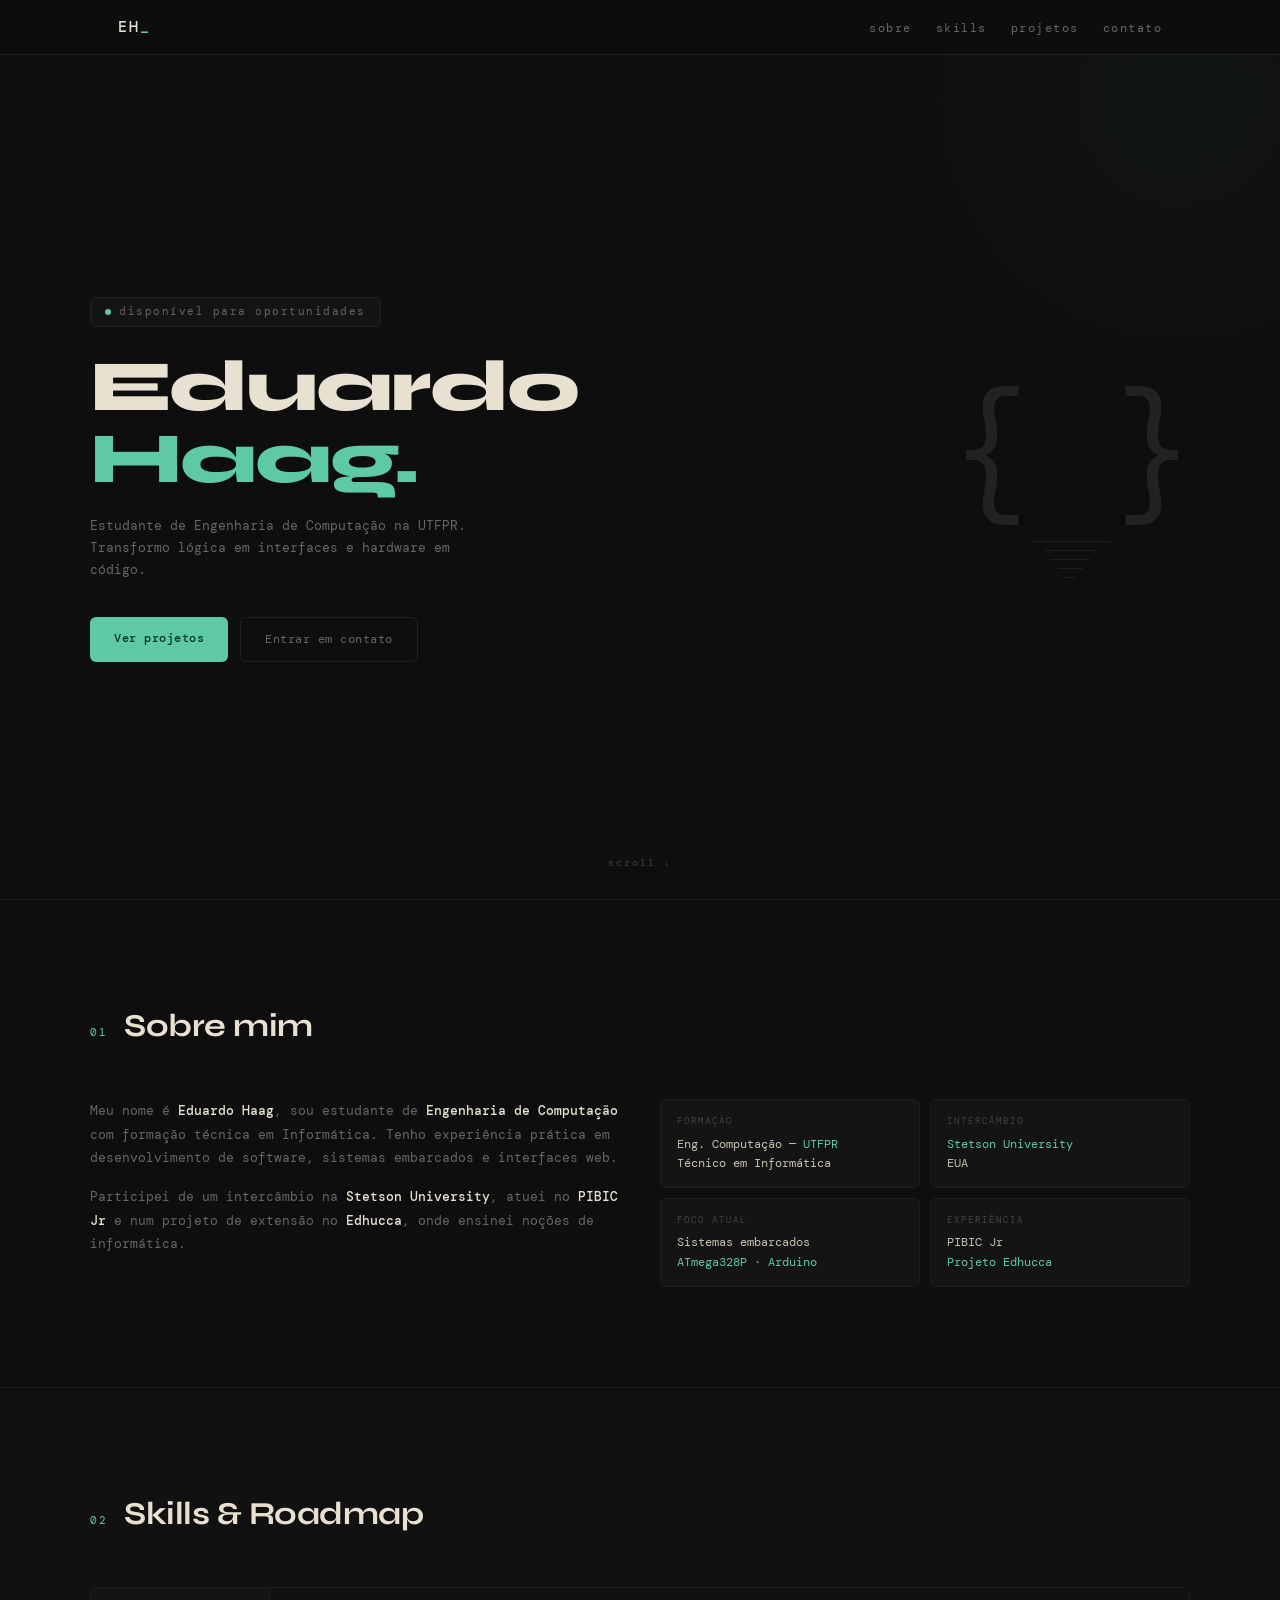
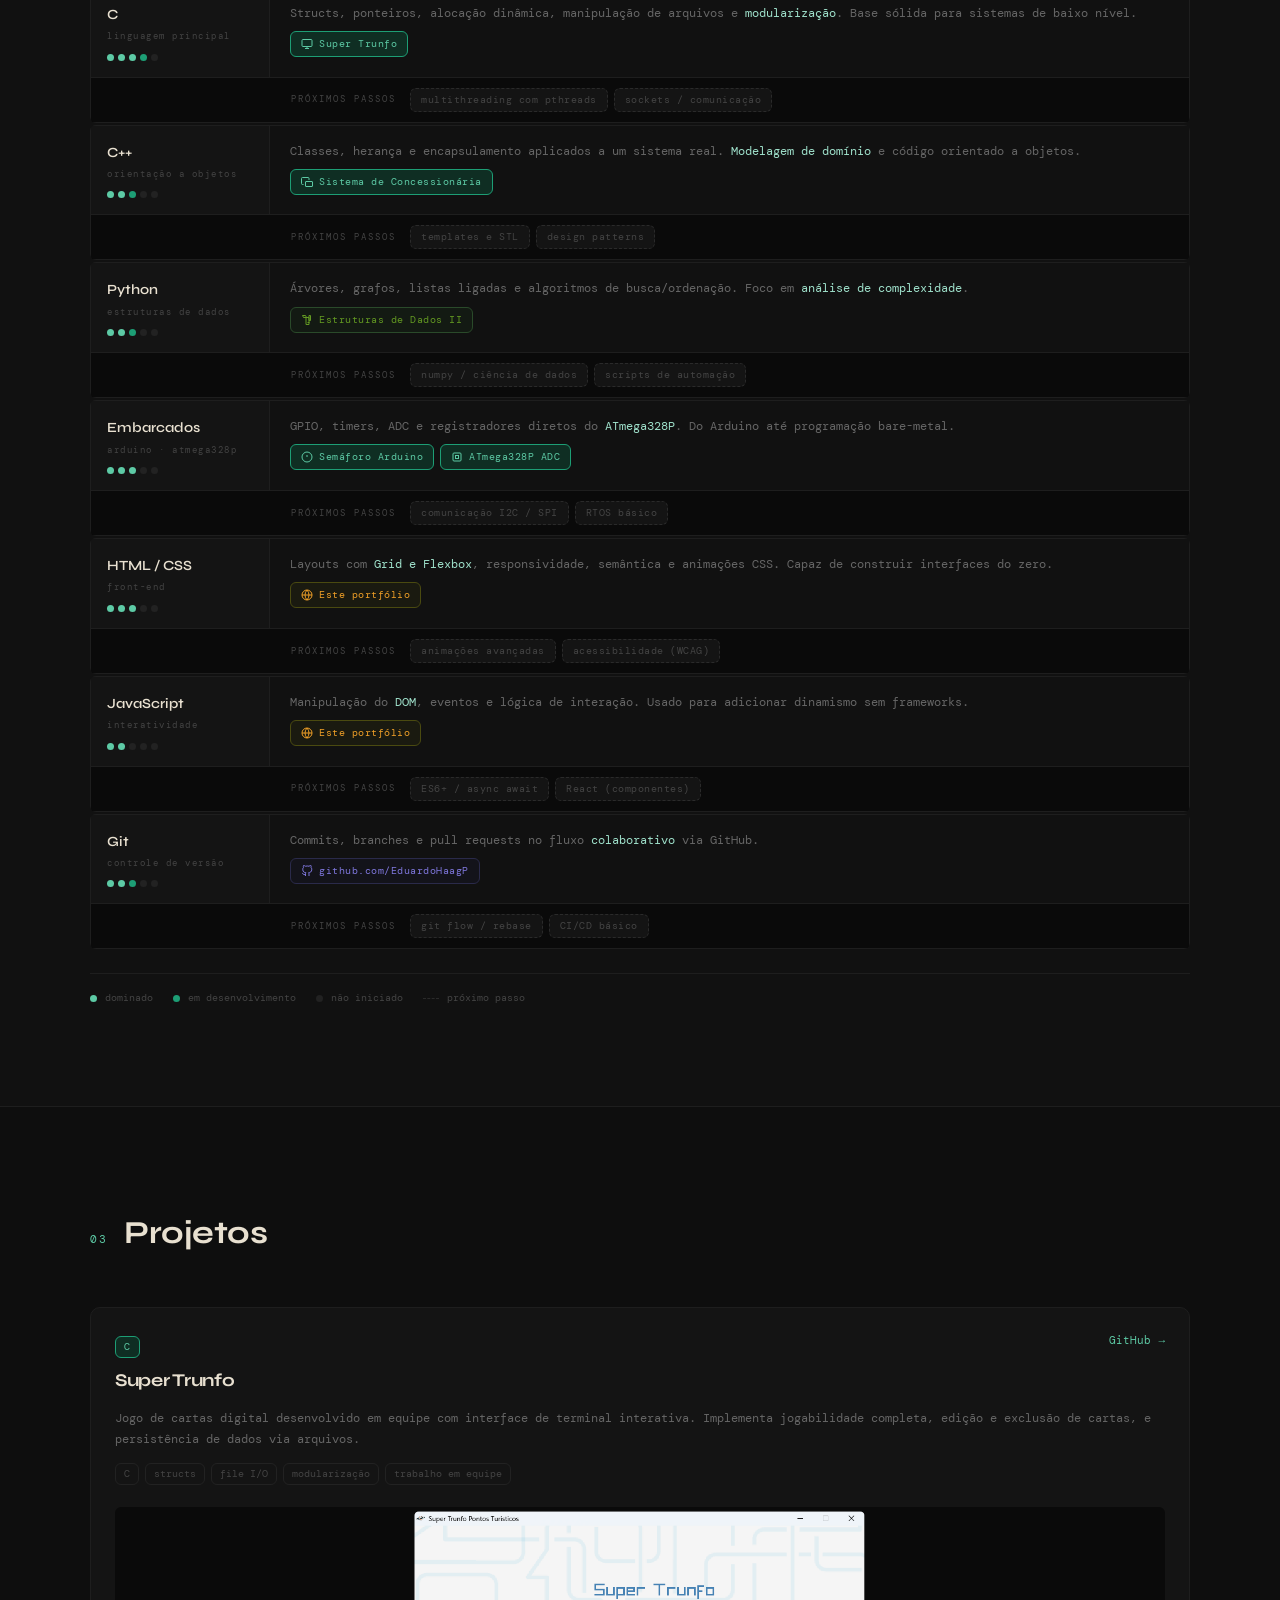
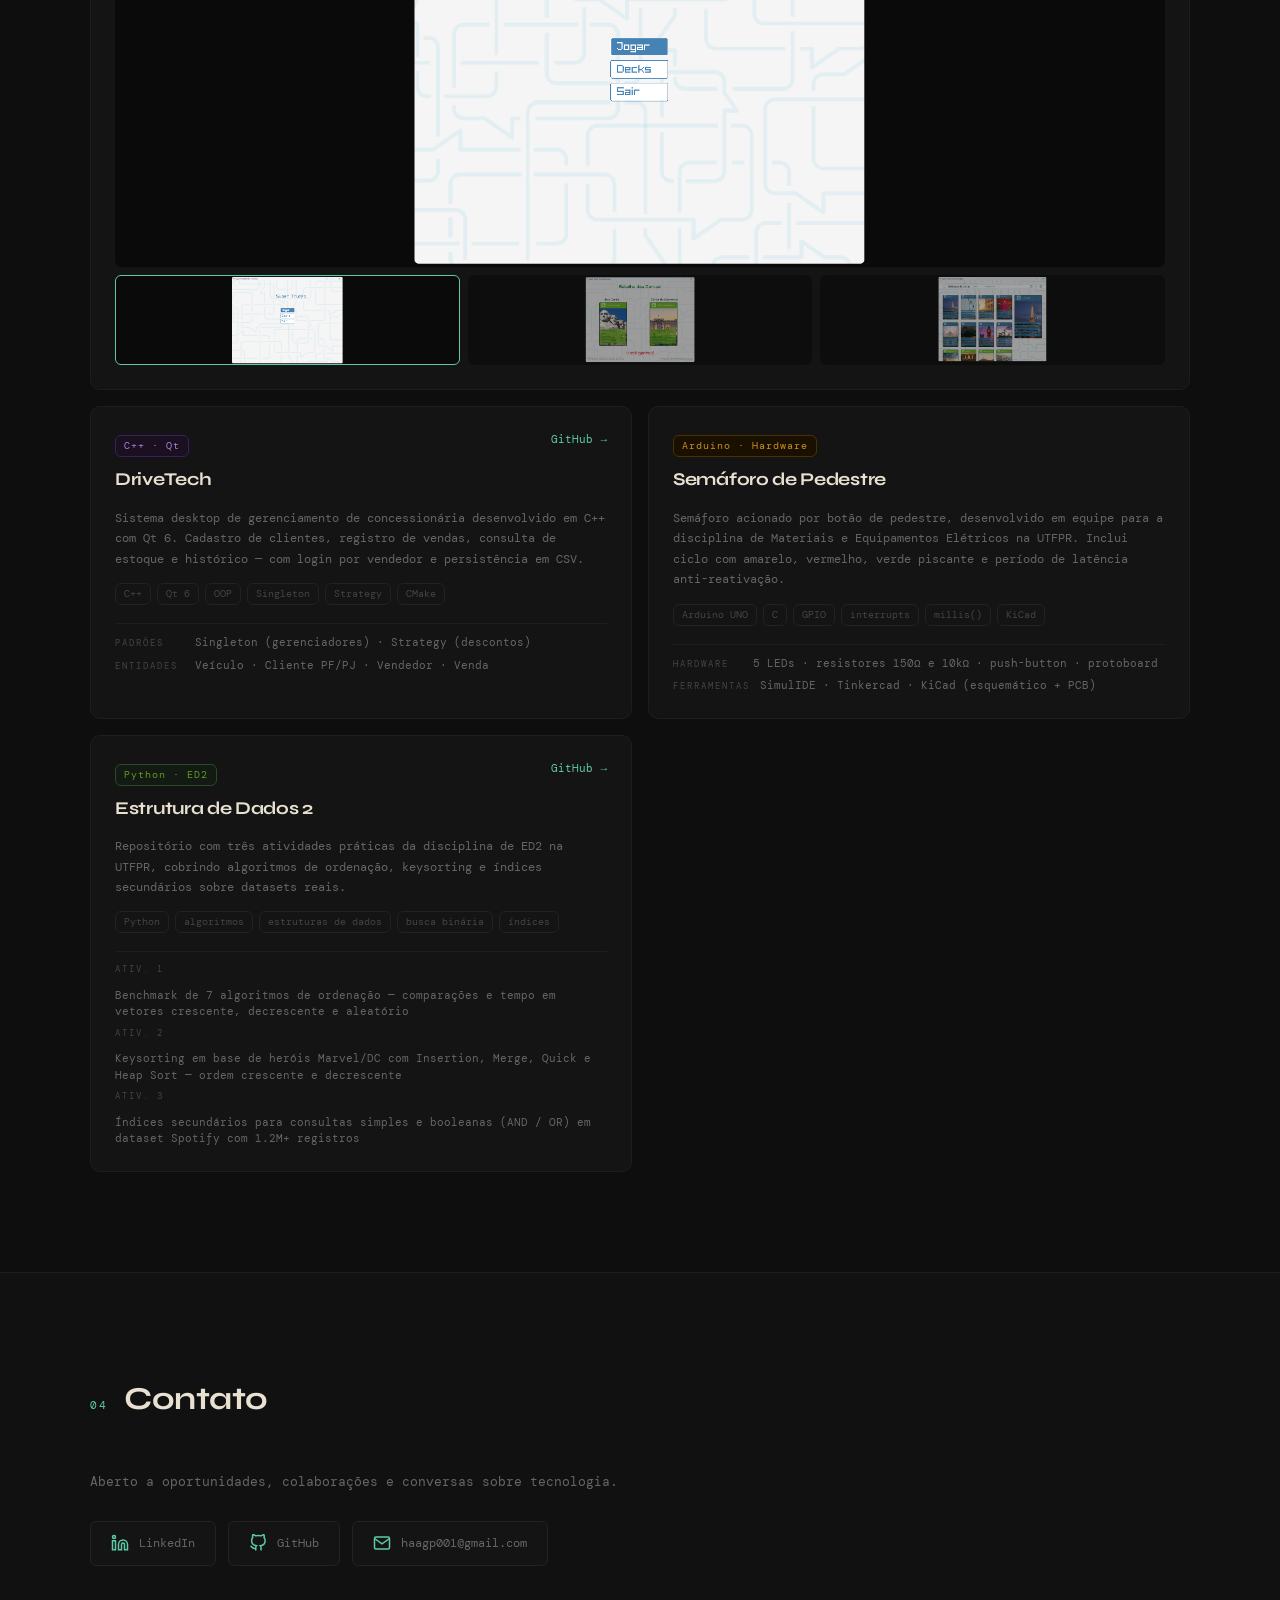
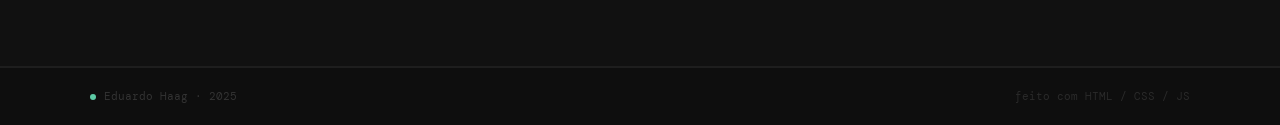
==== commit f903d3f0: "news" ====
--- a/index.html
+++ b/index.html
@@ -1,155 +1,487 @@
 <!DOCTYPE html>
 <html lang="pt-br">
-
 <head>
-    <title>Eduardo Haag</title>
-    <meta charset="utf-8">
-    <link rel="stylesheet" href="./css/style.css">
-    <link rel="preconnect" href="https://fonts.googleapis.com">
-    <link rel="preconnect" href="https://fonts.gstatic.com" crossorigin>
-    <link href="https://fonts.googleapis.com/css2?family=Boldonse&display=swap" rel="stylesheet">
-    <link href="https://fonts.googleapis.com/css2?family=Blinker:wght@100;200;300;400;600;700;800;900&display=swap"
-        rel="stylesheet">
-    <link href="https://fonts.googleapis.com/css2?family=Bowlby+One+SC&display=swap" rel="stylesheet">
-    <link href="https://fonts.googleapis.com/css2?family=League+Spartan:wght@500&display=swap" rel="stylesheet">
+  <title>Eduardo Haag</title>
+  <meta charset="utf-8">
+  <meta name="viewport" content="width=device-width, initial-scale=1.0">
+  <link rel="stylesheet" href="./css/style.css">
+  <link rel="preconnect" href="https://fonts.googleapis.com">
+  <link rel="preconnect" href="https://fonts.gstatic.com" crossorigin>
+  <link href="https://fonts.googleapis.com/css2?family=DM+Mono:ital,wght@0,300;0,400;0,500;1,300&family=Syne:wght@400;500;600;700;800&display=swap" rel="stylesheet">
 </head>
-
 <body>
-    <header>
-        <div id="cabecalho">
+
+  <!-- NAV -->
+  <nav id="nav">
+    <div class="nav-inner">
+      <span class="nav-brand">EH<span class="blink">_</span></span>
+      <ul class="nav-links">
+        <li><a href="#sobre">sobre</a></li>
+        <li><a href="#skills">skills</a></li>
+        <li><a href="#projetos">projetos</a></li>
+        <li><a href="#contato">contato</a></li>
+      </ul>
+      <button class="nav-hamburger" id="hamburger" aria-label="Menu">
+        <span></span><span></span><span></span>
+      </button>
+    </div>
+    <div class="nav-mobile" id="navMobile">
+      <a href="#sobre">sobre</a>
+      <a href="#skills">skills</a>
+      <a href="#projetos">projetos</a>
+      <a href="#contato">contato</a>
+    </div>
+  </nav>
+
+  <!-- HERO -->
+  <section id="hero">
+    <div class="hero-inner">
+      <div class="hero-text">
+        <div class="hero-tag">
+          <span class="status-dot"></span>disponível para oportunidades
+        </div>
+        <h1 class="hero-name">Eduardo<br><em>Haag.</em></h1>
+        <p class="hero-sub">Estudante de Engenharia de Computação na UTFPR. Transformo lógica em interfaces e hardware em código.</p>
+        <div class="hero-btns">
+          <a href="#projetos" class="btn-primary">Ver projetos</a>
+          <a href="#contato" class="btn-ghost">Entrar em contato</a>
+        </div>
+      </div>
+      <div class="hero-deco" aria-hidden="true">
+        <div class="deco-bracket">{ }</div>
+        <div class="deco-lines">
+          <span></span><span></span><span></span><span></span><span></span>
+        </div>
+      </div>
+    </div>
+    <div class="hero-scroll" aria-hidden="true">scroll ↓</div>
+  </section>
+
+  <!-- SOBRE -->
+  <section id="sobre">
+    <div class="section-inner">
+      <div class="section-header">
+        <span class="section-num">01</span>
+        <h2 class="section-title">Sobre mim</h2>
+      </div>
+      <div class="sobre-grid">
+        <div class="sobre-bio">
+          <p>Meu nome é <strong>Eduardo Haag</strong>, sou estudante de <strong>Engenharia de Computação</strong> com formação técnica em Informática. Tenho experiência prática em desenvolvimento de software, sistemas embarcados e interfaces web.</p>
+          <p>Participei de um intercâmbio na <strong>Stetson University</strong>, atuei no <strong>PIBIC Jr</strong> e num projeto de extensão no <strong>Edhucca</strong>, onde ensinei noções de informática.</p>
+        </div>
+        <div class="sobre-cards">
+          <div class="info-card">
+            <div class="info-card-label">formação</div>
+            <div class="info-card-val">Eng. Computação — <em>UTFPR</em><br>Técnico em Informática</div>
+          </div>
+          <div class="info-card">
+            <div class="info-card-label">intercâmbio</div>
+            <div class="info-card-val"><em>Stetson University</em><br>EUA</div>
+          </div>
+          <div class="info-card">
+            <div class="info-card-label">foco atual</div>
+            <div class="info-card-val">Sistemas embarcados<br><em>ATmega328P · Arduino</em></div>
+          </div>
+          <div class="info-card">
+            <div class="info-card-label">experiência</div>
+            <div class="info-card-val">PIBIC Jr<br><em>Projeto Edhucca</em></div>
+          </div>
+        </div>
+      </div>
+    </div>
+  </section>
+
+  <!-- SKILLS -->
+  <section id="skills">
+    <div class="section-inner">
+      <div class="section-header">
+        <span class="section-num">02</span>
+        <h2 class="section-title">Skills & Roadmap</h2>
+      </div>
+
+      <div class="skills-list">
+
+        <!-- C -->
+        <div class="skill-block" data-skill="c">
+          <div class="skill-main">
+            <div class="skill-left">
+              <div class="skill-info">
+                <span class="skill-name">C</span>
+                <span class="skill-sublabel">linguagem principal</span>
+              </div>
+              <div class="skill-dots">
+                <div class="dot on"></div><div class="dot on"></div><div class="dot on"></div><div class="dot half"></div><div class="dot"></div>
+              </div>
+            </div>
+            <div class="skill-right">
+              <p class="skill-desc">Structs, ponteiros, alocação dinâmica, manipulação de arquivos e <em>modularização</em>. Base sólida para sistemas de baixo nível.</p>
+              <div class="chips">
+                <div class="chip chip-green">
+                  <svg xmlns="http://www.w3.org/2000/svg" width="12" height="12" viewBox="0 0 24 24" fill="none" stroke="currentColor" stroke-width="2"><rect x="2" y="3" width="20" height="14" rx="2"/><line x1="8" y1="21" x2="16" y2="21"/><line x1="12" y1="17" x2="12" y2="21"/></svg>
+                  <span>Super Trunfo</span>
+                </div>
+              </div>
+            </div>
+          </div>
+          <div class="skill-next">
+            <span class="next-label">próximos passos</span>
+            <div class="next-chips">
+              <div class="next-chip"><span>multithreading com pthreads</span></div>
+              <div class="next-chip"><span>sockets / comunicação</span></div>
+            </div>
+          </div>
+        </div>
+
+        <!-- C++ -->
+        <div class="skill-block" data-skill="cpp">
+          <div class="skill-main">
+            <div class="skill-left">
+              <div class="skill-info">
+                <span class="skill-name">C++</span>
+                <span class="skill-sublabel">orientação a objetos</span>
+              </div>
+              <div class="skill-dots">
+                <div class="dot on"></div><div class="dot on"></div><div class="dot half"></div><div class="dot"></div><div class="dot"></div>
+              </div>
+            </div>
+            <div class="skill-right">
+              <p class="skill-desc">Classes, herança e encapsulamento aplicados a um sistema real. <em>Modelagem de domínio</em> e código orientado a objetos.</p>
+              <div class="chips">
+                <div class="chip chip-green">
+                  <svg xmlns="http://www.w3.org/2000/svg" width="12" height="12" viewBox="0 0 24 24" fill="none" stroke="currentColor" stroke-width="2"><path d="M5 17H3a2 2 0 0 1-2-2V5a2 2 0 0 1 2-2h11a2 2 0 0 1 2 2v3"/><rect x="9" y="11" width="14" height="10" rx="1"/></svg>
+                  <span>Sistema de Concessionária</span>
+                </div>
+              </div>
+            </div>
+          </div>
+          <div class="skill-next">
+            <span class="next-label">próximos passos</span>
+            <div class="next-chips">
+              <div class="next-chip"><span>templates e STL</span></div>
+              <div class="next-chip"><span>design patterns</span></div>
+            </div>
+          </div>
+        </div>
+
+        <!-- Python -->
+        <div class="skill-block" data-skill="python">
+          <div class="skill-main">
+            <div class="skill-left">
+              <div class="skill-info">
+                <span class="skill-name">Python</span>
+                <span class="skill-sublabel">estruturas de dados</span>
+              </div>
+              <div class="skill-dots">
+                <div class="dot on"></div><div class="dot on"></div><div class="dot half"></div><div class="dot"></div><div class="dot"></div>
+              </div>
+            </div>
+            <div class="skill-right">
+              <p class="skill-desc">Árvores, grafos, listas ligadas e algoritmos de busca/ordenação. Foco em <em>análise de complexidade</em>.</p>
+              <div class="chips">
+                <div class="chip chip-py">
+                  <svg xmlns="http://www.w3.org/2000/svg" width="12" height="12" viewBox="0 0 24 24" fill="none" stroke="currentColor" stroke-width="2"><path d="M3 3h6l2 4H5zm13 0h3v10h-3zm-6 4h6v14H10zm3 10h4"/></svg>
+                  <span>Estruturas de Dados II</span>
+                </div>
+              </div>
+            </div>
+          </div>
+          <div class="skill-next">
+            <span class="next-label">próximos passos</span>
+            <div class="next-chips">
+              <div class="next-chip"><span>numpy / ciência de dados</span></div>
+              <div class="next-chip"><span>scripts de automação</span></div>
+            </div>
+          </div>
+        </div>
+
+        <!-- Embarcados -->
+        <div class="skill-block" data-skill="embedded">
+          <div class="skill-main">
+            <div class="skill-left">
+              <div class="skill-info">
+                <span class="skill-name">Embarcados</span>
+                <span class="skill-sublabel">arduino · atmega328p</span>
+              </div>
+              <div class="skill-dots">
+                <div class="dot on"></div><div class="dot on"></div><div class="dot on"></div><div class="dot"></div><div class="dot"></div>
+              </div>
+            </div>
+            <div class="skill-right">
+              <p class="skill-desc">GPIO, timers, ADC e registradores diretos do <em>ATmega328P</em>. Do Arduino até programação bare-metal.</p>
+              <div class="chips">
+                <div class="chip chip-green">
+                  <svg xmlns="http://www.w3.org/2000/svg" width="12" height="12" viewBox="0 0 24 24" fill="none" stroke="currentColor" stroke-width="2"><circle cx="12" cy="12" r="10"/><line x1="12" y1="8" x2="12" y2="12"/><line x1="12" y1="16" x2="12.01" y2="16"/></svg>
+                  <span>Semáforo Arduino</span>
+                </div>
+                <div class="chip chip-green">
+                  <svg xmlns="http://www.w3.org/2000/svg" width="12" height="12" viewBox="0 0 24 24" fill="none" stroke="currentColor" stroke-width="2"><rect x="4" y="4" width="16" height="16" rx="2"/><rect x="9" y="9" width="6" height="6"/></svg>
+                  <span>ATmega328P ADC</span>
+                </div>
+              </div>
+            </div>
+          </div>
+          <div class="skill-next">
+            <span class="next-label">próximos passos</span>
+            <div class="next-chips">
+              <div class="next-chip"><span>comunicação I2C / SPI</span></div>
+              <div class="next-chip"><span>RTOS básico</span></div>
+            </div>
+          </div>
+        </div>
+
+        <!-- HTML/CSS -->
+        <div class="skill-block" data-skill="web">
+          <div class="skill-main">
+            <div class="skill-left">
+              <div class="skill-info">
+                <span class="skill-name">HTML / CSS</span>
+                <span class="skill-sublabel">front-end</span>
+              </div>
+              <div class="skill-dots">
+                <div class="dot on"></div><div class="dot on"></div><div class="dot on"></div><div class="dot"></div><div class="dot"></div>
+              </div>
+            </div>
+            <div class="skill-right">
+              <p class="skill-desc">Layouts com <em>Grid e Flexbox</em>, responsividade, semântica e animações CSS. Capaz de construir interfaces do zero.</p>
+              <div class="chips">
+                <div class="chip chip-amber">
+                  <svg xmlns="http://www.w3.org/2000/svg" width="12" height="12" viewBox="0 0 24 24" fill="none" stroke="currentColor" stroke-width="2"><circle cx="12" cy="12" r="10"/><line x1="2" y1="12" x2="22" y2="12"/><path d="M12 2a15.3 15.3 0 0 1 4 10 15.3 15.3 0 0 1-4 10 15.3 15.3 0 0 1-4-10 15.3 15.3 0 0 1 4-10z"/></svg>
+                  <span>Este portfólio</span>
+                </div>
+              </div>
+            </div>
+          </div>
+          <div class="skill-next">
+            <span class="next-label">próximos passos</span>
+            <div class="next-chips">
+              <div class="next-chip"><span>animações avançadas</span></div>
+              <div class="next-chip"><span>acessibilidade (WCAG)</span></div>
+            </div>
+          </div>
+        </div>
+
+        <!-- JavaScript -->
+        <div class="skill-block" data-skill="js">
+          <div class="skill-main">
+            <div class="skill-left">
+              <div class="skill-info">
+                <span class="skill-name">JavaScript</span>
+                <span class="skill-sublabel">interatividade</span>
+              </div>
+              <div class="skill-dots">
+                <div class="dot on"></div><div class="dot on"></div><div class="dot"></div><div class="dot"></div><div class="dot"></div>
+              </div>
+            </div>
+            <div class="skill-right">
+              <p class="skill-desc">Manipulação do <em>DOM</em>, eventos e lógica de interação. Usado para adicionar dinamismo sem frameworks.</p>
+              <div class="chips">
+                <div class="chip chip-amber">
+                  <svg xmlns="http://www.w3.org/2000/svg" width="12" height="12" viewBox="0 0 24 24" fill="none" stroke="currentColor" stroke-width="2"><circle cx="12" cy="12" r="10"/><line x1="2" y1="12" x2="22" y2="12"/><path d="M12 2a15.3 15.3 0 0 1 4 10 15.3 15.3 0 0 1-4 10 15.3 15.3 0 0 1-4-10 15.3 15.3 0 0 1 4-10z"/></svg>
+                  <span>Este portfólio</span>
+                </div>
+              </div>
+            </div>
+          </div>
+          <div class="skill-next">
+            <span class="next-label">próximos passos</span>
+            <div class="next-chips">
+              <div class="next-chip"><span>ES6+ / async await</span></div>
+              <div class="next-chip"><span>React (componentes)</span></div>
+            </div>
+          </div>
+        </div>
+
+        <!-- Git -->
+        <div class="skill-block" data-skill="git">
+          <div class="skill-main">
+            <div class="skill-left">
+              <div class="skill-info">
+                <span class="skill-name">Git</span>
+                <span class="skill-sublabel">controle de versão</span>
+              </div>
+              <div class="skill-dots">
+                <div class="dot on"></div><div class="dot on"></div><div class="dot half"></div><div class="dot"></div><div class="dot"></div>
+              </div>
+            </div>
+            <div class="skill-right">
+              <p class="skill-desc">Commits, branches e pull requests no fluxo <em>colaborativo</em> via GitHub.</p>
+              <div class="chips">
+                <div class="chip chip-purple">
+                  <svg xmlns="http://www.w3.org/2000/svg" width="12" height="12" viewBox="0 0 24 24" fill="none" stroke="currentColor" stroke-width="2"><path d="M9 19c-5 1.5-5-2.5-7-3m14 6v-3.87a3.37 3.37 0 0 0-.94-2.61c3.14-.35 6.44-1.54 6.44-7A5.44 5.44 0 0 0 20 4.77 5.07 5.07 0 0 0 19.91 1S18.73.65 16 2.48a13.38 13.38 0 0 0-7 0C6.27.65 5.09 1 5.09 1A5.07 5.07 0 0 0 5 4.77a5.44 5.44 0 0 0-1.5 3.78c0 5.42 3.3 6.61 6.44 7A3.37 3.37 0 0 0 9 18.13V22"/></svg>
+                  <span>github.com/EduardoHaagP</span>
+                </div>
+              </div>
+            </div>
+          </div>
+          <div class="skill-next">
+            <span class="next-label">próximos passos</span>
+            <div class="next-chips">
+              <div class="next-chip"><span>git flow / rebase</span></div>
+              <div class="next-chip"><span>CI/CD básico</span></div>
+            </div>
+          </div>
+        </div>
+
+      </div><!-- /skills-list -->
+
+      <div class="skills-legend">
+        <div class="leg-item"><div class="dot on"></div><span>dominado</span></div>
+        <div class="leg-item"><div class="dot half"></div><span>em desenvolvimento</span></div>
+        <div class="leg-item"><div class="dot"></div><span>não iniciado</span></div>
+        <div class="leg-item"><div class="leg-dash"></div><span>próximo passo</span></div>
+      </div>
+    </div>
+  </section>
+
+  <!-- PROJETOS -->
+  <section id="projetos">
+    <div class="section-inner">
+      <div class="section-header">
+        <span class="section-num">03</span>
+        <h2 class="section-title">Projetos</h2>
+      </div>
+
+      <div class="projetos-grid">
+
+        <!-- Super Trunfo — card largo com galeria -->
+        <div class="proj-card proj-card--wide">
+          <div class="proj-card-top">
             <div>
-                <h1>Eduardo Haag</h1>
-                <h2>Estudante de engenharia da Computação</h2>
-            </div>
-            <ul>
-                <li><a href="./index.html">home</a></li>
-                <li><a href="#sobremim">sobre</a></li>
-                <li><a href="#skils">skils</a></li>
-                <li><a href="#projetos">projetos</a></li>
-            </ul>
-        </div>
-    </header>
-    <div id="introducao">
-
-        <main>
-            <div class="texto">
-                <h1>TRANSFORMANDO IDEIAS EM CÓDIGO!</h1>
-                <h2>Sou um desenvolvedor em formação focado em criar soluções inovadoras e funcionais. Aqui você
-                    encontrará um pouco sobre mim, meus projetos, habilidades e minha jornada no mundo da tecnologia.
-                </h2>
-                <h3>Vamos explorar juntos?</h3>
-                <a href="#sobremim">Descubra mais sobre mim</a>
-            </div>
-            <img src="./img/homeimg.png" alt="programador">
-        </main>
-    </div>
-    <div id="sobremim">
-        <h1>SOBRE MIM</h1>
-        <div class="sobreMimConteudo">
-            <img src="./img/phonephotos.png" id="fotoCelular" alt="">
-            <div class="itensRight">
-                <p>Meu nome é <span>Eduardo Haag</span>, sou estudante de <span>Engenharia de Computação</span> e tenho
-                    formação <span>técnica em Informática</span>. Durante minha trajetória acadêmica, participei de um
-                    intercâmbio na <span>Stetson University</span> e do <span>PIBIC Jr</span><span id="textoExtra">, onde desenvolvi
-                    habilidades em pesquisa científica. Além disso, atuei em um projeto de extensão no
-                    <span>Edhucca</span>, ensinando noções básicas de informática.</span> Tenho experiência prática no
-                    desenvolvimento de software e na criação de interfaces web. Busco oportunidades para aplicar e
-                    expandir meus conhecimentos na área de tecnologia.</p>
-                <img src="./img/linhadotempo.png" id="linhadotempo" alt="">
-            </div>
-        </div>
-    </div>
-    <div id="skils">
-        <h1>SKILS</h1>
-        <div id="skilsconteudo">
-            <ul id="listaprincipal">
-                <li>
-                    <img src="./img/C.png" class="imgDecorativa" id="imgC" alt="">
-                    <ul id="listasecundaria">
-                        <li><img src="./img/EngrenagemCompleta.png" class="engrenagem" alt="Engrenagem Completa"></li>
-                        <li><img src="./img/EngrenagemCompleta.png" class="engrenagem" alt="Engrenagem Completa"></li>
-                        <li><img src="./img/EngrenagemCompleta.png" class="engrenagem" alt="Engrenagem Completa"></li>
-                        <li><img src="./img/EngrenagemParcial.png" class="engrenagem" alt="Engrenagem Parcial"></li>
-                        <li><img src="./img/EngrenagemVazia.png" class="engrenagem" alt="Engrenagem Vazia"></li>
-                    </ul>
-                    <a href="#projetos">Projetos em C</a>
-                </li>
-                <li>
-                    <img src="./img/HTML.png" class="imgDecorativa" alt="">
-                    <ul id="listasecundaria">
-                        <li><img src="./img/EngrenagemCompleta.png" class="engrenagem" alt="Engrenagem Completa"></li>
-                        <li><img src="./img/EngrenagemCompleta.png" class="engrenagem" alt="Engrenagem Completa"></li>
-                        <li><img src="./img/EngrenagemCompleta.png" class="engrenagem" alt="Engrenagem Completa"></li>
-                        <li><img src="./img/EngrenagemVazia.png" class="engrenagem" alt="Engrenagem Vazia"></li>
-                        <li><img src="./img/EngrenagemVazia.png" class="engrenagem" alt="Engrenagem Vazia"></li>
-                    </ul>
-                    <a href="#projetos">Projetos WEB</a>
-                </li>
-                <li>
-                    <img src="./img/CSS.png" class="imgDecorativa" alt="">
-                    <ul id="listasecundaria">
-                        <li><img src="./img/EngrenagemCompleta.png" class="engrenagem" alt="Engrenagem Completa"></li>
-                        <li><img src="./img/EngrenagemCompleta.png" class="engrenagem" alt="Engrenagem Completa"></li>
-                        <li><img src="./img/EngrenagemParcial.png" class="engrenagem" alt="Engrenagem Parcial"></li>
-                        <li><img src="./img/EngrenagemVazia.png" class="engrenagem" alt="Engrenagem Vazia"></li>
-                        <li><img src="./img/EngrenagemVazia.png" class="engrenagem" alt="Engrenagem Vazia"></li>
-                    </ul>
-                    <a href="#projetos">Projetos WEB</a>
-                </li>
-            </ul>
-        </div>
-    </div>
-    <div id="projetos">
-        <h1>PROJETOS</h1>
-        <div id="projetosConteudo">
-            <div id="InformacaoSuperTrunfo">
-                <div id="InformacaoSuperTrunfoTitulo">
-                    <img src="./img/C.png" alt="linguagem de programção C">
-                    <h2>Super Trunfo</h2>
-                </div>
-                <div>
-                    <p>Desenvolvi, em equipe, um jogo de cartas digital em C, implementando funcionalidades essenciais
-                        como jogabilidade, visualização, edição e exclusão de cartas. <span>O projeto envolveu a criação
-                            de uma interface intuitiva, manipulação de dados das cartas e a otimização da experiência do
-                            usuário, garantindo um jogo dinâmico e interativo.</span></p>
-                    <a href="https://github.com/EduardoHaagP/supertrunfo">Veja-o aqui no GitHub</a>
-                </div>
-            </div>
-            <div class="galeria">
-                <div class="imgEvidente" id="containerImgEvidente">
-                    <img id="ImagemEvidente" src="./img/Super Trunfo prints/Menu.png" alt="Imagem Menu">
-                </div>
-                <div class="imgSuporte">
-                    <img src="./img/Super Trunfo prints/JogarResultado.png" alt="Imagem Jogar" class="imagemSuporte">
-                    <img src="./img/Super Trunfo prints/BibliotecaDeCartasCartaSelecionarda.png"
-                        alt="Imagem Biblioteca De Cartas" class="imagemSuporte">
-                </div>
-            </div>
-        </div>
-
-    </div>
-    <footer>
-        <div id="footerConteudo">
-            <div id="icons">
-                <ul>
-                    <li>
-                        <a href="www.linkedin.com/in/eduardohaag"><img src="./img/LinkedIn.png" alt=""></a>
-                    </li>
-                    <li>
-                        <a href="https://github.com/EduardoHaagP"><img src="./img/GitHub.png" alt=""></a>
-                    </li>
-                    <li>
-                        <a href="mailto:haagp001@gmail.com"><img src="./img/Mail.png" alt=""></a>
-                    </li>
-                </ul>
-            </div>
+              <div class="proj-badge badge-c">C</div>
+              <h3 class="proj-name">Super Trunfo</h3>
+            </div>
+            <a href="https://github.com/EduardoHaagP/supertrunfo" class="proj-link" target="_blank" rel="noopener">GitHub →</a>
+          </div>
+          <p class="proj-desc">Jogo de cartas digital desenvolvido em equipe com interface de terminal interativa. Implementa jogabilidade completa, edição e exclusão de cartas, e persistência de dados via arquivos.</p>
+          <div class="proj-tags">
+            <span>C</span><span>structs</span><span>file I/O</span><span>modularização</span><span>trabalho em equipe</span>
+          </div>
+          <div class="proj-gallery">
+            <div class="gallery-main">
+              <img id="mainImg" src="./img/Super Trunfo prints/Menu.png" alt="Menu do Super Trunfo">
+            </div>
+            <div class="gallery-thumbs">
+              <img src="./img/Super Trunfo prints/Menu.png" alt="Menu" class="thumb active" data-target="mainImg">
+              <img src="./img/Super Trunfo prints/JogarResultado.png" alt="Resultado" class="thumb" data-target="mainImg">
+              <img src="./img/Super Trunfo prints/BibliotecaDeCartasCartaSelecionarda.png" alt="Biblioteca" class="thumb" data-target="mainImg">
+            </div>
+          </div>
+        </div>
+
+        <!-- DriveTech -->
+        <div class="proj-card">
+          <div class="proj-card-top">
             <div>
-                <h3>Feito por Eduardo Haag</h3>
-            </div>
-        </div>
-    </footer>
-
-    <script src="./js/main.js"></script>
+              <div class="proj-badge badge-cpp">C++ · Qt</div>
+              <h3 class="proj-name">DriveTech</h3>
+            </div>
+            <a href="https://github.com/EduardoHaagP" class="proj-link" target="_blank" rel="noopener">GitHub →</a>
+          </div>
+          <p class="proj-desc">Sistema desktop de gerenciamento de concessionária desenvolvido em C++ com Qt 6. Cadastro de clientes, registro de vendas, consulta de estoque e histórico — com login por vendedor e persistência em CSV.</p>
+          <div class="proj-tags">
+            <span>C++</span><span>Qt 6</span><span>OOP</span><span>Singleton</span><span>Strategy</span><span>CMake</span>
+          </div>
+          <div class="proj-detail">
+            <div class="proj-detail-item">
+              <span class="proj-detail-label">padrões</span>
+              <span class="proj-detail-val">Singleton (gerenciadores) · Strategy (descontos)</span>
+            </div>
+            <div class="proj-detail-item">
+              <span class="proj-detail-label">entidades</span>
+              <span class="proj-detail-val">Veículo · Cliente PF/PJ · Vendedor · Venda</span>
+            </div>
+          </div>
+        </div>
+
+        <!-- Semáforo Arduino -->
+        <div class="proj-card">
+          <div class="proj-card-top">
+            <div>
+              <div class="proj-badge badge-embedded">Arduino · Hardware</div>
+              <h3 class="proj-name">Semáforo de Pedestre</h3>
+            </div>
+          </div>
+          <p class="proj-desc">Semáforo acionado por botão de pedestre, desenvolvido em equipe para a disciplina de Materiais e Equipamentos Elétricos na UTFPR. Inclui ciclo com amarelo, vermelho, verde piscante e período de latência anti-reativação.</p>
+          <div class="proj-tags">
+            <span>Arduino UNO</span><span>C</span><span>GPIO</span><span>interrupts</span><span>millis()</span><span>KiCad</span>
+          </div>
+          <div class="proj-detail">
+            <div class="proj-detail-item">
+              <span class="proj-detail-label">hardware</span>
+              <span class="proj-detail-val">5 LEDs · resistores 150Ω e 10kΩ · push-button · protoboard</span>
+            </div>
+            <div class="proj-detail-item">
+              <span class="proj-detail-label">ferramentas</span>
+              <span class="proj-detail-val">SimulIDE · Tinkercad · KiCad (esquemático + PCB)</span>
+            </div>
+          </div>
+        </div>
+
+        <!-- Algoritmos de Ordenação / ED2 -->
+        <div class="proj-card">
+          <div class="proj-card-top">
+            <div>
+              <div class="proj-badge badge-py">Python · ED2</div>
+              <h3 class="proj-name">Estrutura de Dados 2</h3>
+            </div>
+            <a href="https://github.com/EduardoHaagP" class="proj-link" target="_blank" rel="noopener">GitHub →</a>
+          </div>
+          <p class="proj-desc">Repositório com três atividades práticas da disciplina de ED2 na UTFPR, cobrindo algoritmos de ordenação, keysorting e índices secundários sobre datasets reais.</p>
+          <div class="proj-tags">
+            <span>Python</span><span>algoritmos</span><span>estruturas de dados</span><span>busca binária</span><span>índices</span>
+          </div>
+          <div class="proj-detail">
+            <div class="proj-detail-item">
+              <span class="proj-detail-label">ativ. 1</span>
+              <span class="proj-detail-val">Benchmark de 7 algoritmos de ordenação — comparações e tempo em vetores crescente, decrescente e aleatório</span>
+            </div>
+            <div class="proj-detail-item">
+              <span class="proj-detail-label">ativ. 2</span>
+              <span class="proj-detail-val">Keysorting em base de heróis Marvel/DC com Insertion, Merge, Quick e Heap Sort — ordem crescente e decrescente</span>
+            </div>
+            <div class="proj-detail-item">
+              <span class="proj-detail-label">ativ. 3</span>
+              <span class="proj-detail-val">Índices secundários para consultas simples e booleanas (AND / OR) em dataset Spotify com 1.2M+ registros</span>
+            </div>
+          </div>
+        </div>
+
+      </div>
+    </div>
+  </section>
+
+  <!-- CONTATO -->
+  <section id="contato">
+    <div class="section-inner">
+      <div class="section-header">
+        <span class="section-num">04</span>
+        <h2 class="section-title">Contato</h2>
+      </div>
+      <p class="contato-sub">Aberto a oportunidades, colaborações e conversas sobre tecnologia.</p>
+      <div class="contato-links">
+        <a href="https://www.linkedin.com/in/eduardohaag" class="contato-btn" target="_blank" rel="noopener">
+          <svg xmlns="http://www.w3.org/2000/svg" width="18" height="18" viewBox="0 0 24 24" fill="none" stroke="currentColor" stroke-width="2"><path d="M16 8a6 6 0 0 1 6 6v7h-4v-7a2 2 0 0 0-2-2 2 2 0 0 0-2 2v7h-4v-7a6 6 0 0 1 6-6z"/><rect x="2" y="9" width="4" height="12"/><circle cx="4" cy="4" r="2"/></svg>
+          <span>LinkedIn</span>
+        </a>
+        <a href="https://github.com/EduardoHaagP" class="contato-btn" target="_blank" rel="noopener">
+          <svg xmlns="http://www.w3.org/2000/svg" width="18" height="18" viewBox="0 0 24 24" fill="none" stroke="currentColor" stroke-width="2"><path d="M9 19c-5 1.5-5-2.5-7-3m14 6v-3.87a3.37 3.37 0 0 0-.94-2.61c3.14-.35 6.44-1.54 6.44-7A5.44 5.44 0 0 0 20 4.77 5.07 5.07 0 0 0 19.91 1S18.73.65 16 2.48a13.38 13.38 0 0 0-7 0C6.27.65 5.09 1 5.09 1A5.07 5.07 0 0 0 5 4.77a5.44 5.44 0 0 0-1.5 3.78c0 5.42 3.3 6.61 6.44 7A3.37 3.37 0 0 0 9 18.13V22"/></svg>
+          <span>GitHub</span>
+        </a>
+        <a href="mailto:haagp001@gmail.com" class="contato-btn">
+          <svg xmlns="http://www.w3.org/2000/svg" width="18" height="18" viewBox="0 0 24 24" fill="none" stroke="currentColor" stroke-width="2"><path d="M4 4h16c1.1 0 2 .9 2 2v12c0 1.1-.9 2-2 2H4c-1.1 0-2-.9-2-2V6c0-1.1.9-2 2-2z"/><polyline points="22,6 12,13 2,6"/></svg>
+          <span>haagp001@gmail.com</span>
+        </a>
+      </div>
+    </div>
+  </section>
+
+  <footer>
+    <div class="footer-inner">
+      <span class="footer-brand"><span class="footer-dot"></span>Eduardo Haag · 2025</span>
+      <span class="footer-made">feito com HTML / CSS / JS</span>
+    </div>
+  </footer>
+
+  <script src="./js/main.js"></script>
 </body>
-
 </html>
--- a/css/style.css
+++ b/css/style.css
@@ -1,8 +1,769 @@
-@import url(./universal.css);
-
-@import url(./body/header.css);
-@import url(./body/introducao.css);
-@import url(./body/skils.css);
-@import url(./body/footer.css);
-@import url(./body/projetos.css);
-@import url(./body/aboutMe.css);
+/* =====================
+   VARIABLES & RESET
+   ===================== */
+:root {
+  --bg: #0e0e0e;
+  --bg2: #111111;
+  --bg3: #141414;
+  --border: #1e1e1e;
+  --border2: #222222;
+  --text: #e8e0d0;
+  --text-muted: #666666;
+  --text-dim: #444444;
+  --accent: #5dcaa5;
+  --accent-dark: #0f2e23;
+  --accent-border: #1d9e75;
+  --amber: #EF9F27;
+  --amber-bg: #1a1a10;
+  --amber-border: #4a4a10;
+  --purple: #7F77DD;
+  --purple-bg: #13131a;
+  --purple-border: #2a2a4a;
+  --py-green: #639922;
+  --py-bg: #131a13;
+  --py-border: #2a4a2a;
+  --font-display: 'Syne', sans-serif;
+  --font-mono: 'DM Mono', monospace;
+  --radius: 6px;
+  --radius-lg: 10px;
+  --max-w: 1100px;
+}
+
+*, *::before, *::after { box-sizing: border-box; margin: 0; padding: 0; }
+
+html { scroll-behavior: smooth; }
+
+body {
+  background: var(--bg);
+  color: var(--text);
+  font-family: var(--font-display);
+  line-height: 1.6;
+  overflow-x: hidden;
+}
+
+a { text-decoration: none; color: inherit; }
+img { display: block; max-width: 100%; }
+
+/* =====================
+   NAV
+   ===================== */
+#nav {
+  position: fixed;
+  top: 0; left: 0; right: 0;
+  z-index: 100;
+  background: rgba(14,14,14,0.92);
+  backdrop-filter: blur(12px);
+  border-bottom: 0.5px solid var(--border);
+}
+
+.nav-inner {
+  max-width: var(--max-w);
+  margin: 0 auto;
+  padding: 14px 28px;
+  display: flex;
+  justify-content: space-between;
+  align-items: center;
+}
+
+.nav-brand {
+  font-family: var(--font-mono);
+  font-size: 15px;
+  letter-spacing: 2px;
+  color: var(--text);
+  font-weight: 500;
+}
+
+.blink {
+  animation: blink 1.2s step-end infinite;
+  color: var(--accent);
+}
+@keyframes blink { 0%,100%{opacity:1} 50%{opacity:0} }
+
+.nav-links {
+  display: flex;
+  gap: 24px;
+  list-style: none;
+}
+
+.nav-links a {
+  font-family: var(--font-mono);
+  font-size: 12px;
+  letter-spacing: 1.5px;
+  color: var(--text-muted);
+  transition: color 0.2s;
+}
+.nav-links a:hover { color: var(--text); }
+
+.nav-hamburger {
+  display: none;
+  flex-direction: column;
+  gap: 5px;
+  background: none;
+  border: none;
+  cursor: pointer;
+  padding: 4px;
+}
+.nav-hamburger span {
+  display: block;
+  width: 22px;
+  height: 1.5px;
+  background: var(--text-muted);
+  transition: all 0.3s;
+}
+
+.nav-mobile {
+  display: none;
+  flex-direction: column;
+  padding: 12px 28px 20px;
+  gap: 12px;
+  border-top: 0.5px solid var(--border);
+}
+.nav-mobile a {
+  font-family: var(--font-mono);
+  font-size: 13px;
+  color: var(--text-muted);
+  letter-spacing: 1.5px;
+}
+.nav-mobile.open { display: flex; }
+
+/* =====================
+   SECTIONS COMMON
+   ===================== */
+section {
+  padding: 100px 28px;
+  border-bottom: 0.5px solid var(--border);
+}
+
+.section-inner {
+  max-width: var(--max-w);
+  margin: 0 auto;
+}
+
+.section-header {
+  display: flex;
+  align-items: baseline;
+  gap: 16px;
+  margin-bottom: 48px;
+}
+
+.section-num {
+  font-family: var(--font-mono);
+  font-size: 11px;
+  color: var(--accent);
+  letter-spacing: 2px;
+}
+
+.section-title {
+  font-size: clamp(22px, 4vw, 32px);
+  font-weight: 700;
+  color: var(--text);
+  letter-spacing: -0.5px;
+}
+
+/* =====================
+   HERO
+   ===================== */
+#hero {
+  min-height: 100vh;
+  display: flex;
+  flex-direction: column;
+  justify-content: center;
+  padding: 120px 28px 60px;
+  position: relative;
+  border-bottom: 0.5px solid var(--border);
+  overflow: hidden;
+}
+
+#hero::before {
+  content: '';
+  position: absolute;
+  top: -200px; right: -200px;
+  width: 600px; height: 600px;
+  background: radial-gradient(circle, rgba(93,202,165,0.04) 0%, transparent 70%);
+  pointer-events: none;
+}
+
+.hero-inner {
+  max-width: var(--max-w);
+  margin: 0 auto;
+  width: 100%;
+  display: flex;
+  align-items: center;
+  justify-content: space-between;
+  gap: 40px;
+}
+
+.hero-text { max-width: 560px; }
+
+.hero-tag {
+  display: inline-flex;
+  align-items: center;
+  gap: 8px;
+  background: var(--bg3);
+  border: 0.5px solid var(--border2);
+  color: var(--text-muted);
+  font-family: var(--font-mono);
+  font-size: 11px;
+  letter-spacing: 1.5px;
+  padding: 5px 14px;
+  border-radius: var(--radius);
+  margin-bottom: 24px;
+}
+
+.status-dot {
+  width: 6px; height: 6px;
+  border-radius: 50%;
+  background: var(--accent);
+  animation: pulse 2s ease-in-out infinite;
+}
+@keyframes pulse { 0%,100%{opacity:1;transform:scale(1)} 50%{opacity:0.5;transform:scale(0.8)} }
+
+.hero-name {
+  font-size: clamp(42px, 8vw, 72px);
+  font-weight: 800;
+  line-height: 1;
+  letter-spacing: -2px;
+  color: var(--text);
+  margin-bottom: 20px;
+}
+.hero-name em {
+  font-style: normal;
+  color: var(--accent);
+}
+
+.hero-sub {
+  font-family: var(--font-mono);
+  font-size: 13px;
+  color: var(--text-muted);
+  line-height: 1.7;
+  margin-bottom: 36px;
+  max-width: 400px;
+}
+
+.hero-btns { display: flex; gap: 12px; flex-wrap: wrap; }
+
+.btn-primary {
+  background: var(--accent);
+  color: #04342c;
+  font-family: var(--font-mono);
+  font-size: 12px;
+  font-weight: 500;
+  padding: 12px 24px;
+  border-radius: var(--radius);
+  letter-spacing: 0.5px;
+  transition: all 0.2s;
+}
+.btn-primary:hover { background: #4ab892; transform: translateY(-1px); }
+
+.btn-ghost {
+  background: transparent;
+  color: var(--text-muted);
+  font-family: var(--font-mono);
+  font-size: 12px;
+  padding: 12px 24px;
+  border-radius: var(--radius);
+  border: 0.5px solid var(--border2);
+  letter-spacing: 0.5px;
+  transition: all 0.2s;
+}
+.btn-ghost:hover { color: var(--text); border-color: #444; }
+
+.hero-deco { text-align: center; }
+
+.deco-bracket {
+  font-size: clamp(80px, 14vw, 140px);
+  color: var(--border2);
+  font-family: var(--font-mono);
+  line-height: 1;
+  letter-spacing: -4px;
+  user-select: none;
+}
+
+.deco-lines {
+  display: flex;
+  flex-direction: column;
+  gap: 8px;
+  margin-top: 20px;
+  align-items: center;
+}
+.deco-lines span {
+  display: block;
+  height: 1px;
+  background: var(--border);
+}
+.deco-lines span:nth-child(1){width:80px}
+.deco-lines span:nth-child(2){width:55px}
+.deco-lines span:nth-child(3){width:40px}
+.deco-lines span:nth-child(4){width:25px}
+.deco-lines span:nth-child(5){width:12px}
+
+.hero-scroll {
+  position: absolute;
+  bottom: 28px;
+  left: 50%;
+  transform: translateX(-50%);
+  font-family: var(--font-mono);
+  font-size: 10px;
+  letter-spacing: 2px;
+  color: var(--text-dim);
+  animation: float 3s ease-in-out infinite;
+}
+@keyframes float { 0%,100%{transform:translateX(-50%) translateY(0)} 50%{transform:translateX(-50%) translateY(6px)} }
+
+/* =====================
+   SOBRE
+   ===================== */
+#sobre { background: var(--bg); }
+
+.sobre-grid {
+  display: grid;
+  grid-template-columns: 1fr 1fr;
+  gap: 40px;
+  align-items: start;
+}
+
+.sobre-bio p {
+  font-family: var(--font-mono);
+  font-size: 13px;
+  color: var(--text-muted);
+  line-height: 1.8;
+  margin-bottom: 16px;
+}
+.sobre-bio p:last-child { margin-bottom: 0; }
+.sobre-bio strong { color: var(--text); font-weight: 500; }
+
+.sobre-cards {
+  display: grid;
+  grid-template-columns: 1fr 1fr;
+  gap: 10px;
+}
+
+.info-card {
+  background: var(--bg3);
+  border: 0.5px solid var(--border);
+  border-radius: var(--radius);
+  padding: 14px 16px;
+}
+
+.info-card-label {
+  font-family: var(--font-mono);
+  font-size: 9px;
+  color: var(--text-dim);
+  letter-spacing: 2px;
+  text-transform: uppercase;
+  margin-bottom: 6px;
+}
+
+.info-card-val {
+  font-family: var(--font-mono);
+  font-size: 12px;
+  color: #c8c0b0;
+  line-height: 1.6;
+}
+.info-card-val em { font-style: normal; color: var(--accent); }
+
+/* =====================
+   SKILLS
+   ===================== */
+#skills { background: var(--bg2); }
+
+.skills-list {
+  display: flex;
+  flex-direction: column;
+  gap: 2px;
+}
+
+.skill-block {
+  border-radius: var(--radius);
+  overflow: hidden;
+}
+
+.skill-main {
+  display: grid;
+  grid-template-columns: 180px 1fr;
+}
+
+.skill-left {
+  background: var(--bg3);
+  border: 0.5px solid var(--border);
+  padding: 16px;
+  display: flex;
+  flex-direction: column;
+  justify-content: space-between;
+  gap: 10px;
+}
+
+.skill-info { display: flex; flex-direction: column; gap: 3px; }
+
+.skill-name {
+  font-size: 14px;
+  font-weight: 600;
+  color: var(--text);
+}
+
+.skill-sublabel {
+  font-family: var(--font-mono);
+  font-size: 9px;
+  color: var(--text-dim);
+  letter-spacing: 1.5px;
+}
+
+.skill-dots { display: flex; gap: 4px; align-items: center; }
+
+.dot {
+  width: 7px; height: 7px;
+  border-radius: 50%;
+  background: var(--border2);
+}
+.dot.on { background: var(--accent); }
+.dot.half { background: var(--accent-border); }
+
+.skill-right {
+  background: var(--bg2);
+  border: 0.5px solid var(--border);
+  border-left: none;
+  padding: 16px 20px;
+  display: flex;
+  flex-direction: column;
+  gap: 8px;
+}
+
+.skill-desc {
+  font-family: var(--font-mono);
+  font-size: 12px;
+  color: var(--text-muted);
+  line-height: 1.6;
+}
+.skill-desc em { font-style: normal; color: #9FE1CB; }
+
+.chips { display: flex; gap: 6px; flex-wrap: wrap; }
+
+.chip {
+  display: inline-flex;
+  align-items: center;
+  gap: 6px;
+  border-radius: var(--radius);
+  padding: 4px 10px;
+  font-family: var(--font-mono);
+}
+.chip span { font-size: 10px; letter-spacing: 0.5px; }
+.chip svg { flex-shrink: 0; }
+
+.chip-green { background: var(--accent-dark); border: 0.5px solid var(--accent-border); color: var(--accent); }
+.chip-purple { background: var(--purple-bg); border: 0.5px solid var(--purple-border); color: var(--purple); }
+.chip-py { background: var(--py-bg); border: 0.5px solid var(--py-border); color: var(--py-green); }
+.chip-amber { background: var(--amber-bg); border: 0.5px solid var(--amber-border); color: var(--amber); }
+
+.skill-next {
+  background: #0a0a0a;
+  border: 0.5px solid var(--border);
+  border-top: none;
+  padding: 10px 20px 10px 200px;
+  display: flex;
+  align-items: center;
+  gap: 14px;
+  flex-wrap: wrap;
+}
+
+.next-label {
+  font-family: var(--font-mono);
+  font-size: 9px;
+  color: var(--text-dim);
+  letter-spacing: 2px;
+  white-space: nowrap;
+  text-transform: uppercase;
+}
+
+.next-chips { display: flex; gap: 6px; flex-wrap: wrap; }
+
+.next-chip {
+  display: inline-flex;
+  align-items: center;
+  gap: 5px;
+  background: var(--bg3);
+  border: 0.5px dashed #2a2a2a;
+  border-radius: var(--radius);
+  padding: 3px 10px;
+}
+.next-chip span {
+  font-family: var(--font-mono);
+  font-size: 10px;
+  color: #444;
+  letter-spacing: 0.5px;
+}
+
+.skills-legend {
+  display: flex;
+  gap: 20px;
+  flex-wrap: wrap;
+  margin-top: 24px;
+  padding-top: 16px;
+  border-top: 0.5px solid var(--border);
+}
+
+.leg-item { display: flex; align-items: center; gap: 8px; }
+.leg-item span {
+  font-family: var(--font-mono);
+  font-size: 10px;
+  color: var(--text-dim);
+}
+
+.leg-dash { width: 16px; height: 1px; border-top: 1px dashed #2a2a2a; }
+
+/* =====================
+   PROJETOS
+   ===================== */
+#projetos { background: var(--bg); }
+
+.projetos-grid {
+  display: grid;
+  grid-template-columns: 1fr 1fr;
+  gap: 16px;
+}
+
+.proj-card {
+  background: var(--bg3);
+  border: 0.5px solid var(--border);
+  border-radius: var(--radius-lg);
+  padding: 24px;
+  display: flex;
+  flex-direction: column;
+  gap: 14px;
+  transition: border-color 0.2s;
+}
+.proj-card:hover { border-color: #333; }
+.proj-card:first-child { grid-column: 1 / -1; }
+
+.proj-card-top {
+  display: flex;
+  justify-content: space-between;
+  align-items: flex-start;
+  gap: 12px;
+}
+
+.proj-badge {
+  display: inline-block;
+  font-family: var(--font-mono);
+  font-size: 10px;
+  letter-spacing: 1px;
+  padding: 2px 8px;
+  border-radius: var(--radius);
+  margin-bottom: 8px;
+}
+
+.badge-c { background: var(--accent-dark); color: var(--accent); border: 0.5px solid var(--accent-border); }
+.badge-cpp { background: #1a1020; color: #a87ee0; border: 0.5px solid #3a2060; }
+.badge-embedded { background: #1a1000; color: #c89020; border: 0.5px solid #4a3000; }
+.badge-py { background: var(--py-bg); color: var(--py-green); border: 0.5px solid var(--py-border); }
+
+.proj-card--wide { grid-column: 1 / -1; }
+
+.proj-detail {
+  display: flex;
+  flex-direction: column;
+  gap: 6px;
+  margin-top: 4px;
+  padding-top: 10px;
+  border-top: 0.5px solid var(--border);
+}
+.proj-detail-item { display: flex; gap: 10px; align-items: baseline; flex-wrap: wrap; }
+.proj-detail-label {
+  font-family: var(--font-mono);
+  font-size: 9px;
+  color: var(--text-dim);
+  letter-spacing: 2px;
+  text-transform: uppercase;
+  white-space: nowrap;
+  min-width: 70px;
+}
+.proj-detail-val {
+  font-family: var(--font-mono);
+  font-size: 11px;
+  color: var(--text-muted);
+  line-height: 1.5;
+}
+
+.proj-name {
+  font-size: 18px;
+  font-weight: 700;
+  color: var(--text);
+  letter-spacing: -0.3px;
+}
+
+.proj-link {
+  font-family: var(--font-mono);
+  font-size: 11px;
+  color: var(--accent);
+  white-space: nowrap;
+  transition: opacity 0.2s;
+}
+.proj-link:hover { opacity: 0.7; }
+
+.proj-desc {
+  font-family: var(--font-mono);
+  font-size: 12px;
+  color: var(--text-muted);
+  line-height: 1.7;
+}
+
+.proj-tags {
+  display: flex;
+  gap: 6px;
+  flex-wrap: wrap;
+}
+.proj-tags span {
+  font-family: var(--font-mono);
+  font-size: 10px;
+  color: var(--text-dim);
+  border: 0.5px solid var(--border2);
+  border-radius: var(--radius);
+  padding: 2px 8px;
+}
+
+.proj-gallery { margin-top: 8px; }
+
+.gallery-main {
+  border-radius: var(--radius);
+  overflow: hidden;
+  margin-bottom: 8px;
+  background: #0a0a0a;
+  height: 360px;
+}
+.gallery-main img {
+  width: 100%;
+  height: 100%;
+  object-fit: contain;
+  transition: transform 0.4s ease;
+}
+.gallery-main img:hover { transform: scale(1.02); }
+
+.gallery-thumbs {
+  display: flex;
+  gap: 8px;
+}
+.thumb {
+  flex: 1;
+  height: 90px;
+  object-fit: contain;
+  background: #0a0a0a;
+  border-radius: var(--radius);
+  cursor: pointer;
+  border: 0.5px solid transparent;
+  transition: all 0.2s;
+  opacity: 0.6;
+}
+.thumb:hover, .thumb.active {
+  opacity: 1;
+  border-color: var(--accent);
+}
+
+/* =====================
+   CONTATO
+   ===================== */
+#contato { background: var(--bg2); }
+
+.contato-sub {
+  font-family: var(--font-mono);
+  font-size: 13px;
+  color: var(--text-muted);
+  margin-bottom: 28px;
+}
+
+.contato-links { display: flex; gap: 12px; flex-wrap: wrap; }
+
+.contato-btn {
+  display: inline-flex;
+  align-items: center;
+  gap: 10px;
+  background: var(--bg3);
+  border: 0.5px solid var(--border2);
+  border-radius: var(--radius);
+  padding: 12px 20px;
+  font-family: var(--font-mono);
+  font-size: 12px;
+  color: var(--text-muted);
+  transition: all 0.2s;
+}
+.contato-btn:hover {
+  color: var(--text);
+  border-color: #444;
+  transform: translateY(-1px);
+}
+.contato-btn svg { color: var(--accent); flex-shrink: 0; }
+
+/* =====================
+   FOOTER
+   ===================== */
+footer {
+  background: var(--bg);
+  border-top: 0.5px solid var(--border);
+  padding: 20px 28px;
+}
+
+.footer-inner {
+  max-width: var(--max-w);
+  margin: 0 auto;
+  display: flex;
+  justify-content: space-between;
+  align-items: center;
+}
+
+.footer-brand {
+  font-family: var(--font-mono);
+  font-size: 11px;
+  color: #333;
+  display: flex;
+  align-items: center;
+  gap: 8px;
+}
+
+.footer-dot {
+  width: 6px; height: 6px;
+  border-radius: 50%;
+  background: var(--accent);
+  display: inline-block;
+}
+
+.footer-made {
+  font-family: var(--font-mono);
+  font-size: 11px;
+  color: #2a2a2a;
+}
+
+/* =====================
+   RESPONSIVE
+   ===================== */
+@media (max-width: 900px) {
+  .nav-links { display: none; }
+  .nav-hamburger { display: flex; }
+
+  .hero-inner { flex-direction: column; text-align: center; }
+  .hero-sub { max-width: 100%; }
+  .hero-btns { justify-content: center; }
+  .hero-deco { display: none; }
+
+  .sobre-grid { grid-template-columns: 1fr; }
+  .sobre-cards { grid-template-columns: 1fr 1fr; }
+
+  .skill-main { grid-template-columns: 140px 1fr; }
+  .skill-next { padding-left: 158px; }
+
+  .projetos-grid { grid-template-columns: 1fr; }
+  .proj-card:first-child { grid-column: 1; }
+}
+
+@media (max-width: 600px) {
+  section { padding: 70px 20px; }
+  #hero { padding: 100px 20px 60px; }
+
+  .skill-main { grid-template-columns: 1fr; }
+  .skill-right { border-left: 0.5px solid var(--border); border-top: none; }
+  .skill-next { padding-left: 20px; flex-direction: column; align-items: flex-start; gap: 8px; }
+
+  .sobre-cards { grid-template-columns: 1fr; }
+
+  .contato-links { flex-direction: column; }
+  .contato-btn { width: 100%; }
+
+  .footer-inner { flex-direction: column; gap: 8px; text-align: center; }
+}
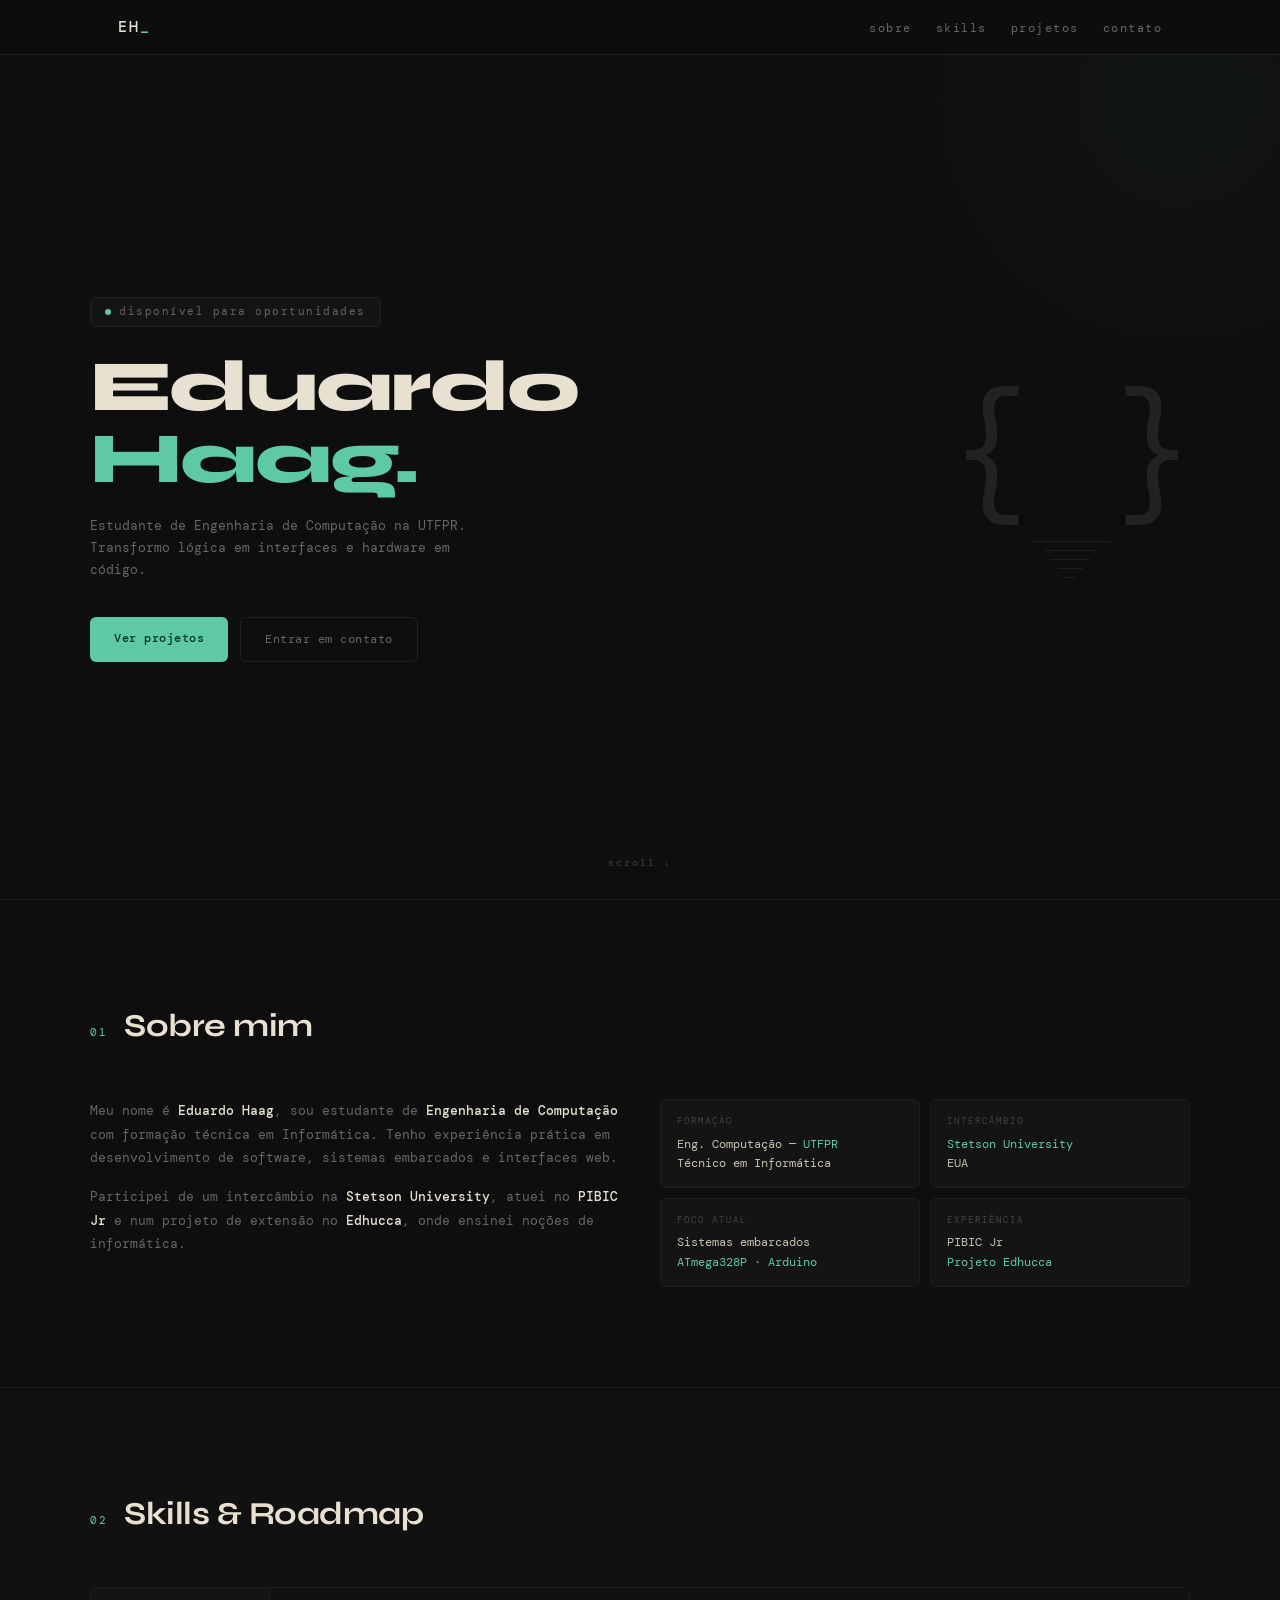
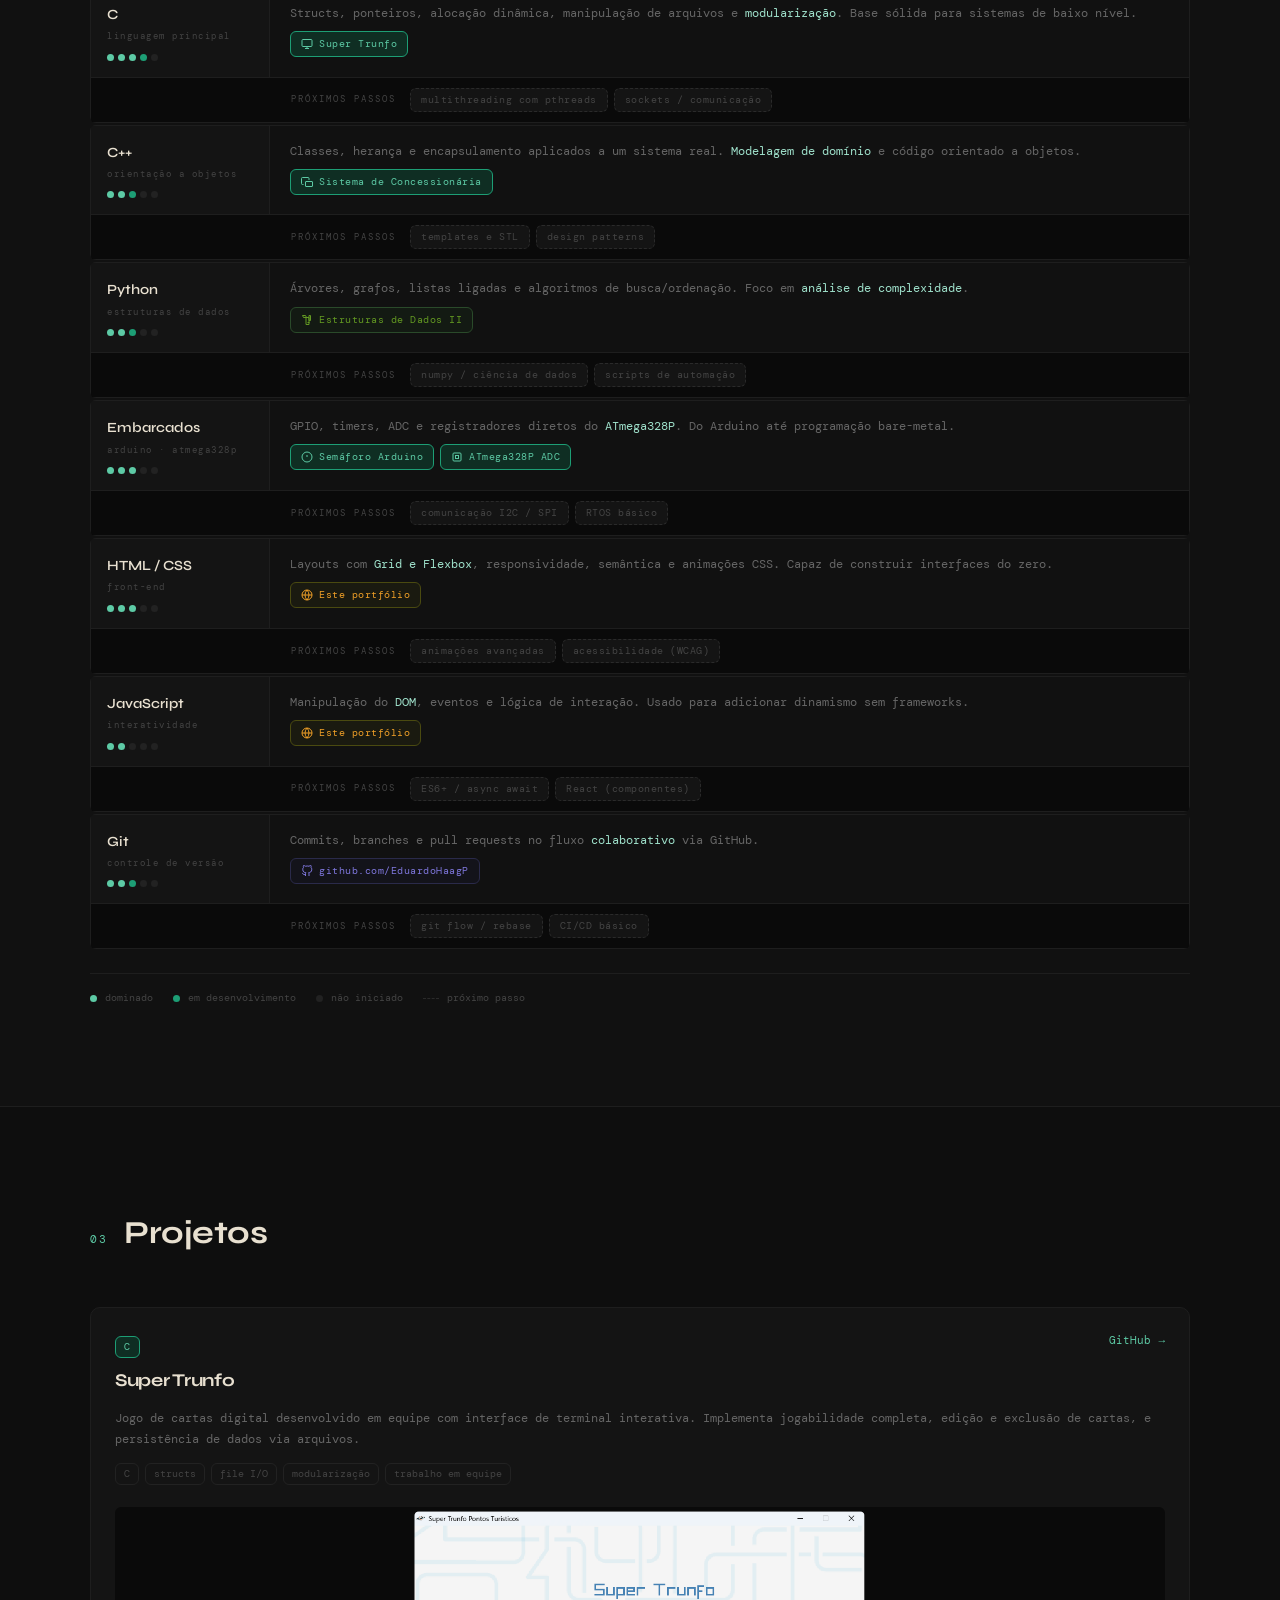
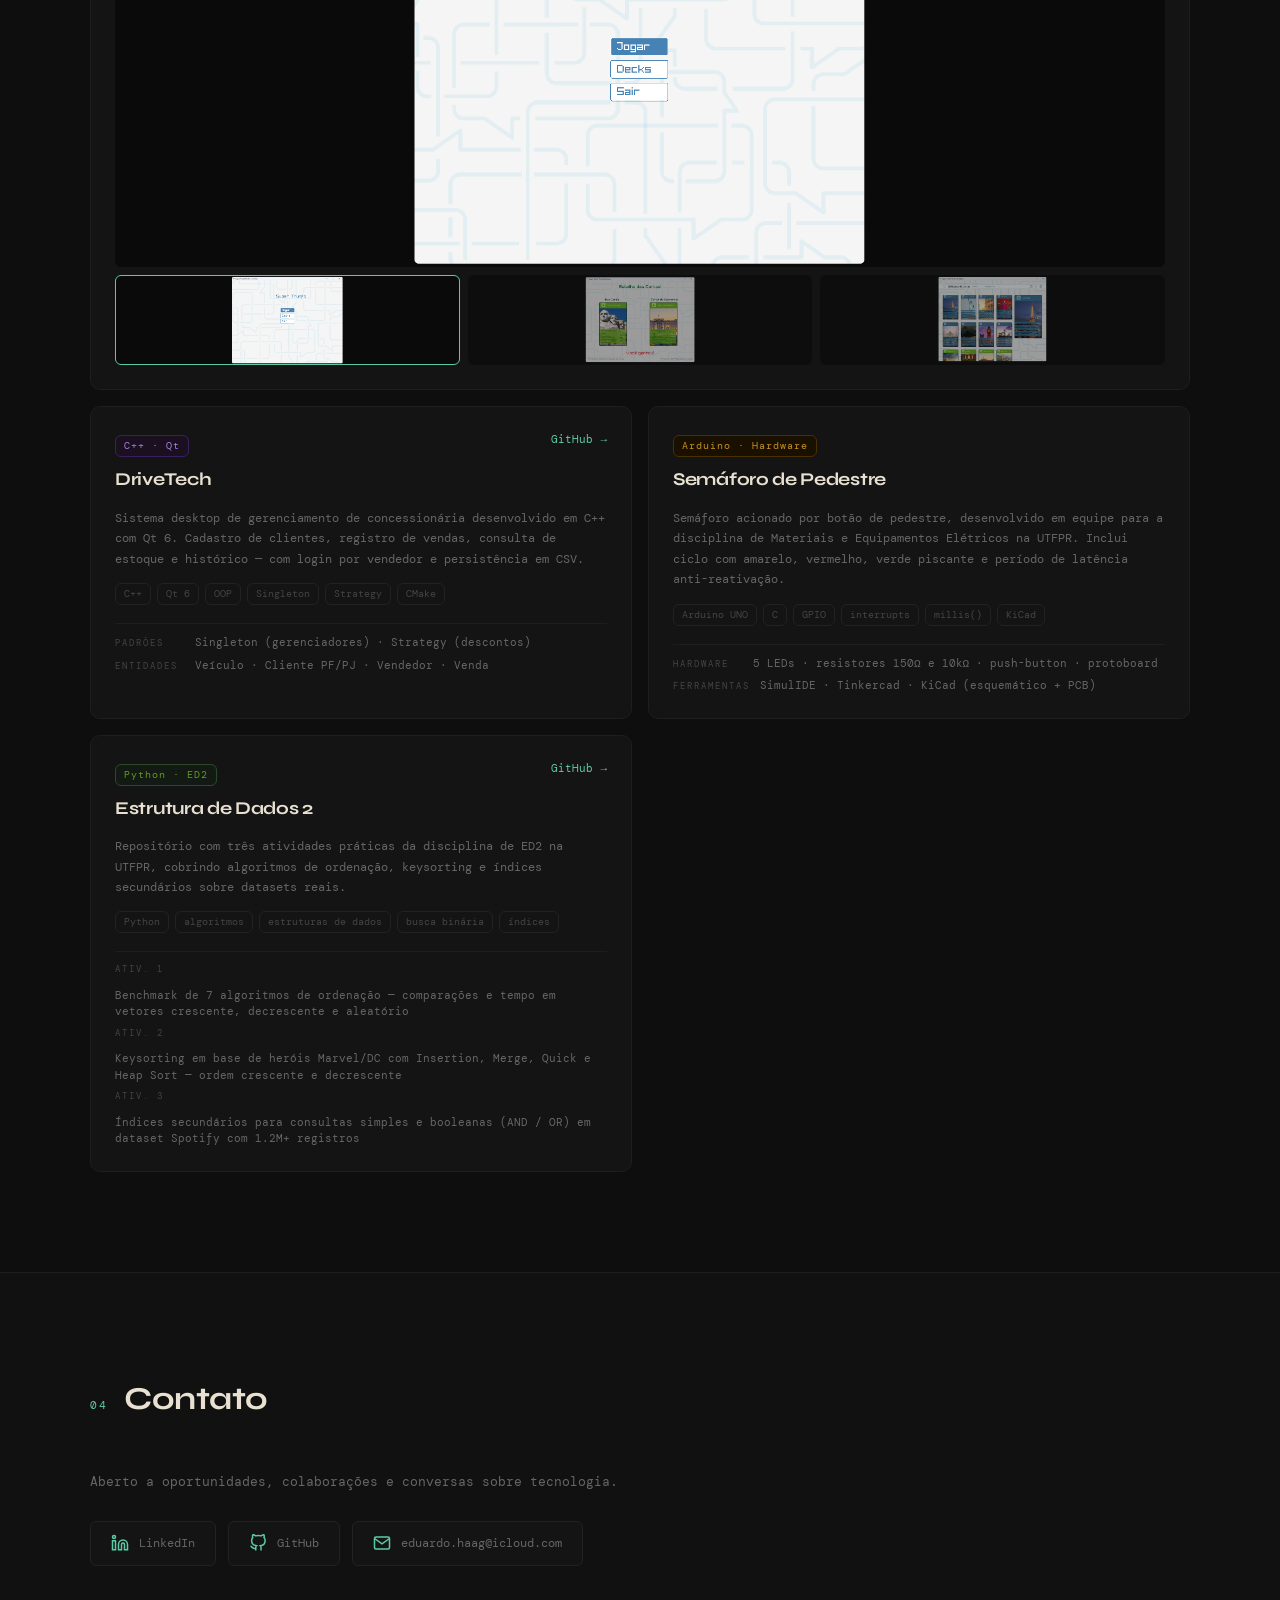
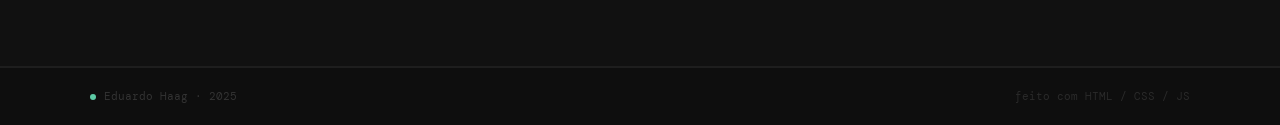
==== commit 4d21c64d: "fix:mail" ====
--- a/index.html
+++ b/index.html
@@ -467,9 +467,9 @@
           <svg xmlns="http://www.w3.org/2000/svg" width="18" height="18" viewBox="0 0 24 24" fill="none" stroke="currentColor" stroke-width="2"><path d="M9 19c-5 1.5-5-2.5-7-3m14 6v-3.87a3.37 3.37 0 0 0-.94-2.61c3.14-.35 6.44-1.54 6.44-7A5.44 5.44 0 0 0 20 4.77 5.07 5.07 0 0 0 19.91 1S18.73.65 16 2.48a13.38 13.38 0 0 0-7 0C6.27.65 5.09 1 5.09 1A5.07 5.07 0 0 0 5 4.77a5.44 5.44 0 0 0-1.5 3.78c0 5.42 3.3 6.61 6.44 7A3.37 3.37 0 0 0 9 18.13V22"/></svg>
           <span>GitHub</span>
         </a>
-        <a href="mailto:haagp001@gmail.com" class="contato-btn">
+        <a href="mailto:eduardo.haag@icloud.com" class="contato-btn">
           <svg xmlns="http://www.w3.org/2000/svg" width="18" height="18" viewBox="0 0 24 24" fill="none" stroke="currentColor" stroke-width="2"><path d="M4 4h16c1.1 0 2 .9 2 2v12c0 1.1-.9 2-2 2H4c-1.1 0-2-.9-2-2V6c0-1.1.9-2 2-2z"/><polyline points="22,6 12,13 2,6"/></svg>
-          <span>haagp001@gmail.com</span>
+          <span>eduardo.haag@icloud.com</span>
         </a>
       </div>
     </div>
